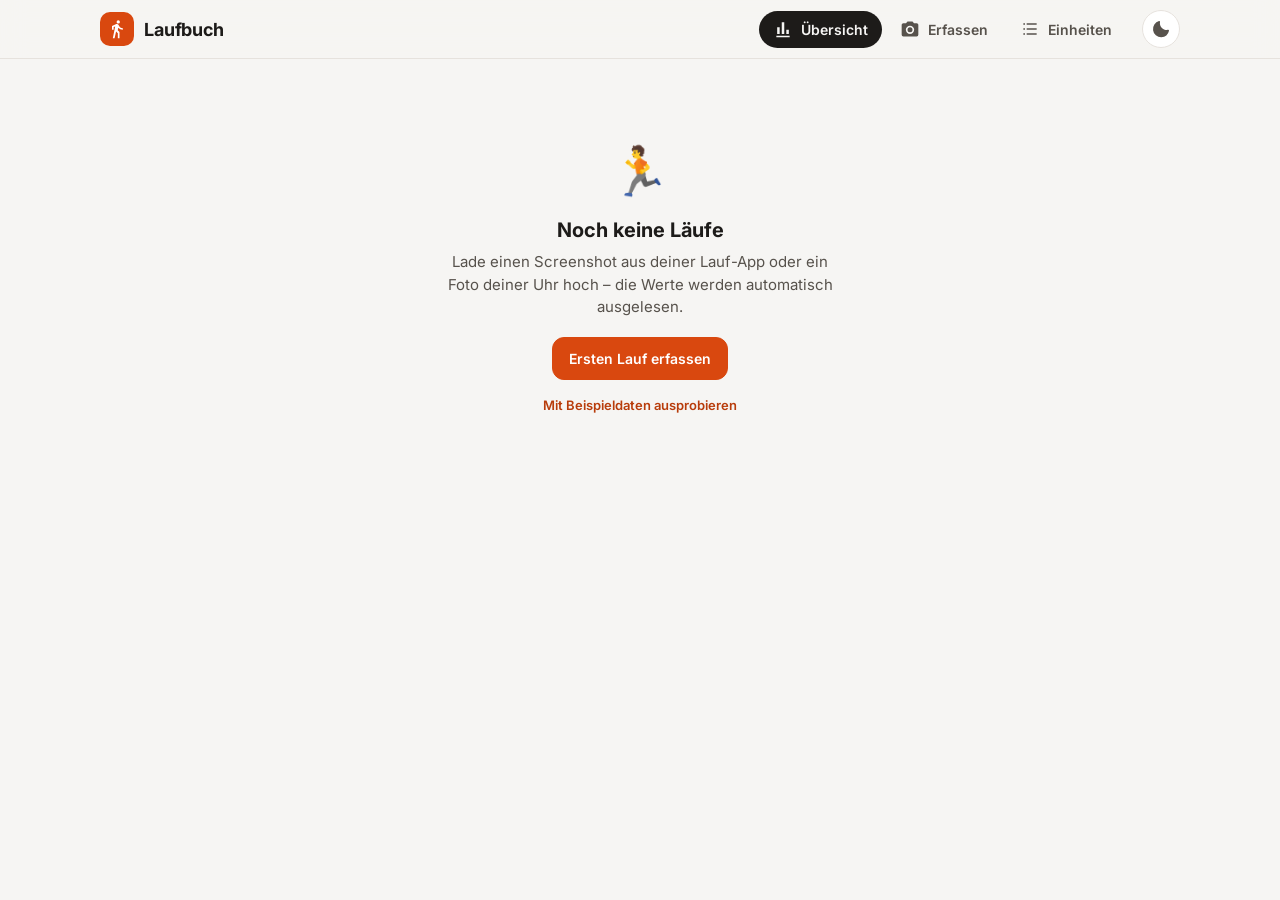
==== lauf/index.html @ 715e264d "Add Laufbuch: running tracker that reads run screenshots via OCR - Upload, drop or paste screenshots" ====
<!DOCTYPE html>
<html lang="de">
<head>
  <meta charset="UTF-8" />
  <meta name="viewport" content="width=device-width, initial-scale=1.0, viewport-fit=cover" />
  <meta name="description" content="Laufbuch — Lauf-Screenshots und Fotos automatisch auslesen, Einheiten speichern und Fortschritte sehen." />
  <meta name="theme-color" content="#d9480f" />
  <title>Laufbuch</title>
  <link rel="preconnect" href="https://fonts.googleapis.com" />
  <link rel="preconnect" href="https://fonts.gstatic.com" crossorigin />
  <link href="https://fonts.googleapis.com/css2?family=Barlow+Condensed:wght@500;600;700&family=Inter:wght@400;500;600;700&display=swap" rel="stylesheet" />
  <link rel="icon" href="data:image/svg+xml,%3Csvg xmlns='http://www.w3.org/2000/svg' viewBox='0 0 100 100'%3E%3Ctext y='.9em' font-size='90'%3E%F0%9F%8F%83%3C/text%3E%3C/svg%3E" />
  <link rel="stylesheet" href="styles.css" />
</head>
<body>
  <header class="topbar">
    <div class="brand">
      <span class="brand-mark" aria-hidden="true">
        <svg viewBox="0 0 24 24" width="20" height="20"><path fill="currentColor" d="M13.5 5.5a2 2 0 1 0 0-4 2 2 0 0 0 0 4ZM9.8 8.9 7 23h2.1l1.8-8 2.1 2v6h2v-7.5l-2.1-2 .6-3A7.3 7.3 0 0 0 19 13v-2c-1.9 0-3.5-1-4.3-2.4l-1-1.6c-.4-.6-1-1-1.7-1-.3 0-.5 0-.8.1L6 8.3V13h2V9.6l1.8-.7"/></svg>
      </span>
      <span class="brand-name">Laufbuch</span>
    </div>

    <nav class="tabs" id="tabs" aria-label="Bereiche">
      <button class="tab-btn is-active" data-tab="overview" aria-current="page">
        <svg viewBox="0 0 24 24" width="20" height="20" aria-hidden="true"><path fill="currentColor" d="M4 20h16v2H4zM5 10h3v8H5zm5.5-6h3v14h-3zM16 13h3v5h-3z"/></svg>
        <span>Übersicht</span>
      </button>
      <button class="tab-btn tab-btn--add" data-tab="add">
        <svg viewBox="0 0 24 24" width="20" height="20" aria-hidden="true"><path fill="currentColor" d="M9 3 7.2 5H4a2 2 0 0 0-2 2v12a2 2 0 0 0 2 2h16a2 2 0 0 0 2-2V7a2 2 0 0 0-2-2h-3.2L15 3H9Zm3 15a5 5 0 1 1 0-10 5 5 0 0 1 0 10Zm0-2a3 3 0 1 0 0-6 3 3 0 0 0 0 6Z"/></svg>
        <span>Erfassen</span>
      </button>
      <button class="tab-btn" data-tab="runs">
        <svg viewBox="0 0 24 24" width="20" height="20" aria-hidden="true"><path fill="currentColor" d="M4 5h2v2H4zm4 0h12v2H8zm-4 6h2v2H4zm4 0h12v2H8zm-4 6h2v2H4zm4 0h12v2H8z"/></svg>
        <span>Einheiten</span>
      </button>
    </nav>

    <button class="icon-btn" id="themeToggle" title="Hell/Dunkel umschalten" aria-label="Hell/Dunkel umschalten">
      <svg class="ico-moon" viewBox="0 0 24 24" width="20" height="20" aria-hidden="true"><path fill="currentColor" d="M12.3 22A10 10 0 0 1 9.6 2.4a1 1 0 0 1 1.2 1.3A8 8 0 0 0 20.3 13a1 1 0 0 1 1.3 1.2A10 10 0 0 1 12.3 22Z"/></svg>
      <svg class="ico-sun" viewBox="0 0 24 24" width="20" height="20" aria-hidden="true"><path fill="currentColor" d="M12 17a5 5 0 1 1 0-10 5 5 0 0 1 0 10ZM11 1h2v3h-2zm0 19h2v3h-2zM3.5 4.9l1.4-1.4L7 5.6 5.6 7zm13.4 13.5 1.4-1.4 2.1 2.1-1.4 1.4zM1 11h3v2H1zm19 0h3v2h-3zM3.5 19.1 5.6 17 7 18.4l-2.1 2.1zM16.9 5.6 19 3.5l1.4 1.4L18.4 7z"/></svg>
    </button>
  </header>

  <main class="main">
    <!-- ============ Übersicht ============ -->
    <section class="view is-active" id="view-overview" aria-labelledby="h-overview">
      <h1 class="sr-only" id="h-overview">Übersicht</h1>

      <div class="empty" id="overviewEmpty" hidden>
        <div class="empty-art" aria-hidden="true">🏃</div>
        <h2>Noch keine Läufe</h2>
        <p>Lade einen Screenshot aus deiner Lauf-App oder ein Foto deiner Uhr hoch – die Werte werden automatisch ausgelesen.</p>
        <button class="btn btn-primary" data-goto="add">Ersten Lauf erfassen</button>
        <div><button class="link-btn demo-link" id="demoBtn">Mit Beispieldaten ausprobieren</button></div>
      </div>

      <div id="overviewContent">
        <div class="notice warn demo-bar" id="demoBar" hidden>
          Du siehst Beispieldaten. <button class="link-btn" id="demoRemove">Beispieldaten entfernen</button>
        </div>
        <div class="card week-card">
          <div class="week-head">
            <div>
              <div class="eyebrow">Diese Woche</div>
              <div class="week-value"><span class="big" id="weekKm">0</span> <span class="unit">/ <button class="goal-btn" id="goalBtn" title="Wochenziel ändern"><span id="weekGoal">20</span> km</button></span></div>
            </div>
            <div class="week-side">
              <div class="pill" id="streakPill"></div>
              <div class="pill" id="monthPill"></div>
            </div>
          </div>
          <div class="progress" role="progressbar" aria-label="Wochenziel" aria-valuemin="0" aria-valuemax="100" id="weekProgress"><span></span></div>
          <div class="week-foot" id="weekFoot"></div>
        </div>

        <div class="kpis">
          <div class="kpi"><div class="kpi-label">Gesamtstrecke</div><div class="kpi-value"><span id="kpiKm">0</span><small>km</small></div></div>
          <div class="kpi"><div class="kpi-label">Läufe</div><div class="kpi-value"><span id="kpiRuns">0</span></div></div>
          <div class="kpi"><div class="kpi-label">Gesamtzeit</div><div class="kpi-value"><span id="kpiTime">0</span></div></div>
          <div class="kpi"><div class="kpi-label">Ø Pace</div><div class="kpi-value"><span id="kpiPace">–</span><small>/km</small></div></div>
        </div>

        <div class="grid-2">
          <div class="card chart-card">
            <div class="card-head">
              <h2>Wochenkilometer</h2>
              <span class="card-sub">letzte 12 Wochen</span>
            </div>
            <div class="chart" id="chartWeeks"></div>
          </div>
          <div class="card chart-card">
            <div class="card-head">
              <h2>Pace-Entwicklung</h2>
              <span class="card-sub" id="paceTrend">letzte 20 Läufe</span>
            </div>
            <div class="chart" id="chartPace"></div>
          </div>
        </div>

        <div class="grid-2">
          <div class="card">
            <div class="card-head"><h2>Bestleistungen</h2></div>
            <div class="records" id="records"></div>
          </div>
          <div class="card">
            <div class="card-head">
              <h2>Letzte Einheiten</h2>
              <button class="link-btn" data-goto="runs">Alle anzeigen</button>
            </div>
            <ul class="run-list compact" id="recentList"></ul>
          </div>
        </div>
      </div>
    </section>

    <!-- ============ Erfassen ============ -->
    <section class="view" id="view-add" aria-labelledby="h-add">
      <h1 class="view-title" id="h-add">Lauf erfassen</h1>

      <label class="dropzone" id="dropzone" for="fileInput">
        <input type="file" id="fileInput" accept="image/*" multiple hidden />
        <span class="dz-icon" aria-hidden="true">
          <svg viewBox="0 0 24 24" width="34" height="34"><path fill="currentColor" d="M19 13v6H5v-6H3v6a2 2 0 0 0 2 2h14a2 2 0 0 0 2-2v-6h-2Zm-6-.8 2.6-2.6L17 11l-5 5-5-5 1.4-1.4 2.6 2.6V3h2v9.2Z" transform="rotate(180 12 12)"/></svg>
        </span>
        <span class="dz-title">Screenshot oder Foto deines Laufs</span>
        <span class="dz-sub">Hierher ziehen, mit <kbd>Strg</kbd>+<kbd>V</kbd> einfügen oder tippen zum Auswählen</span>
      </label>

      <div class="add-actions">
        <label class="btn btn-primary" for="cameraInput">
          <input type="file" id="cameraInput" accept="image/*" capture="environment" hidden />
          <svg viewBox="0 0 24 24" width="18" height="18" aria-hidden="true"><path fill="currentColor" d="M9 3 7.2 5H4a2 2 0 0 0-2 2v12a2 2 0 0 0 2 2h16a2 2 0 0 0 2-2V7a2 2 0 0 0-2-2h-3.2L15 3H9Zm3 15a5 5 0 1 1 0-10 5 5 0 0 1 0 10Z"/></svg>
          Uhr fotografieren
        </label>
        <button class="btn" id="manualBtn">Ohne Foto eintragen</button>
      </div>

      <p class="hint">
        Funktioniert mit Screenshots aus Strava, Garmin Connect, Apple Fitness, Nike Run Club,
        Polar, Coros, Samsung Health u.&nbsp;a. sowie Fotos vom Uhren-Display. Die Texterkennung läuft
        vollständig auf deinem Gerät – deine Bilder verlassen es nicht.
      </p>

      <div class="queue-head" id="queueHead" hidden>
        <h2>Zu prüfen <span class="count" id="queueCount"></span></h2>
        <button class="btn btn-primary btn-sm" id="saveAllBtn">Alle speichern</button>
      </div>
      <div class="queue" id="queue"></div>
    </section>

    <!-- ============ Einheiten ============ -->
    <section class="view" id="view-runs" aria-labelledby="h-runs">
      <div class="runs-head">
        <h1 class="view-title" id="h-runs">Einheiten</h1>
        <div class="runs-tools">
          <button class="btn btn-sm" id="exportCsvBtn">CSV exportieren</button>
          <button class="btn btn-sm" id="exportJsonBtn">Backup</button>
          <label class="btn btn-sm" for="importInput">Importieren<input type="file" id="importInput" accept="application/json,.json" hidden /></label>
        </div>
      </div>
      <div class="empty" id="runsEmpty" hidden>
        <div class="empty-art" aria-hidden="true">📒</div>
        <h2>Dein Laufbuch ist leer</h2>
        <p>Gespeicherte Einheiten erscheinen hier, nach Monaten gruppiert.</p>
        <button class="btn btn-primary" data-goto="add">Lauf erfassen</button>
      </div>
      <div id="runGroups"></div>
    </section>
  </main>

  <!-- Bearbeiten -->
  <dialog class="dialog" id="editDialog" aria-labelledby="editTitle">
    <div class="dialog-head">
      <h2 id="editTitle">Einheit bearbeiten</h2>
      <button class="icon-btn" data-close aria-label="Schließen">
        <svg viewBox="0 0 24 24" width="20" height="20" aria-hidden="true"><path fill="currentColor" d="m12 10.6 5-5 1.4 1.4-5 5 5 5-1.4 1.4-5-5-5 5L5.6 17l5-5-5-5L7 5.6z"/></svg>
      </button>
    </div>
    <div class="dialog-body" id="editBody"></div>
  </dialog>

  <div class="tooltip" id="tooltip" role="status" hidden></div>
  <div class="toast" id="toast" role="status" aria-live="polite">
    <span id="toastMsg"></span>
    <button class="toast-action" id="toastAction" hidden></button>
  </div>

  <!-- Formular für eine Einheit -->
  <template id="runFormTpl">
    <form class="run-form" novalidate>
      <div class="fields">
        <label class="field"><span class="field-label">Datum <i class="src"></i></span><input name="date" type="date" required /></label>
        <label class="field"><span class="field-label">Art</span>
          <select name="type">
            <option>Lauf</option><option>Intervall</option><option>Trail</option><option>Laufband</option><option>Wettkampf</option><option>Gehen</option>
          </select>
        </label>
        <label class="field"><span class="field-label">Distanz (km) <i class="src"></i></span><input name="distanceKm" inputmode="decimal" placeholder="z. B. 10,02" autocomplete="off" /></label>
        <label class="field"><span class="field-label">Dauer <i class="src"></i></span><input name="durationSec" inputmode="numeric" placeholder="h:mm:ss" autocomplete="off" /></label>
        <div class="field field-out"><span class="field-label">Pace <i class="src"></i></span><output name="pace">–</output></div>
        <label class="field"><span class="field-label">Ø Herzfrequenz <i class="src"></i></span><input name="avgHr" inputmode="numeric" placeholder="bpm" autocomplete="off" /></label>
        <label class="field"><span class="field-label">Max. Herzfrequenz <i class="src"></i></span><input name="maxHr" inputmode="numeric" placeholder="bpm" autocomplete="off" /></label>
        <label class="field"><span class="field-label">Kalorien <i class="src"></i></span><input name="calories" inputmode="numeric" placeholder="kcal" autocomplete="off" /></label>
        <label class="field"><span class="field-label">Höhenmeter <i class="src"></i></span><input name="elevationM" inputmode="numeric" placeholder="m" autocomplete="off" /></label>
        <label class="field"><span class="field-label">Schrittfrequenz <i class="src"></i></span><input name="cadence" inputmode="numeric" placeholder="spm" autocomplete="off" /></label>
        <label class="field field-wide"><span class="field-label">Notiz</span><input name="note" placeholder="Wie lief's?" autocomplete="off" /></label>
      </div>
      <div class="form-error" hidden></div>
      <div class="form-actions"></div>
    </form>
  </template>

  <script src="parser.js"></script>
  <script src="app.js"></script>
</body>
</html>
---- lauf/styles.css ----
/* ============================================================
   Laufbuch — styles
   ============================================================ */

:root {
  --bg: #f6f5f3;
  --surface: #ffffff;
  --surface-2: #f1efec;
  --border: #e6e2dd;
  --border-strong: #d4cfc8;
  --text: #1d1b19;
  --text-soft: #57524c;
  --text-mute: #857e76;
  --accent: #d9480f;          /* marks, primary buttons */
  --accent-text: #b83c0b;     /* accent used as text on surface */
  --accent-soft: #fdeee6;
  --on-accent: #ffffff;
  --bar-muted: #f0b598;
  --grid: #ebe7e2;
  --good: #2f7d4f;
  --good-soft: #e5f3ea;
  --warn: #9a6200;
  --warn-soft: #fbf1dc;
  --danger: #b42318;
  --shadow: 0 1px 2px rgba(29, 27, 25, .05), 0 4px 16px rgba(29, 27, 25, .05);
  --shadow-lg: 0 20px 50px rgba(29, 27, 25, .2);
  --radius: 16px;
  --radius-sm: 10px;
  --font: "Inter", system-ui, -apple-system, "Segoe UI", sans-serif;
  --font-num: "Barlow Condensed", "Inter", system-ui, sans-serif;
  --ring: 0 0 0 3px rgba(217, 72, 15, .28);
  --tabbar-h: 0px;
  color-scheme: light;
}

@media (prefers-color-scheme: dark) {
  :root:not([data-theme="light"]) {
    --bg: #121315;
    --surface: #1b1d21;
    --surface-2: #24272c;
    --border: #2c3036;
    --border-strong: #3a3f46;
    --text: #f1efec;
    --text-soft: #b9b4ad;
    --text-mute: #8a857e;
    --accent: #e86a2c;
    --accent-text: #ff9a63;
    --accent-soft: #3a2419;
    --on-accent: #1a0d06;
    --bar-muted: #7a3d1f;
    --grid: #2a2d32;
    --good: #5cc185;
    --good-soft: #17301f;
    --warn: #e7b458;
    --warn-soft: #33270f;
    --danger: #ff7b6e;
    --shadow: 0 1px 2px rgba(0, 0, 0, .4);
    --shadow-lg: 0 20px 50px rgba(0, 0, 0, .6);
    color-scheme: dark;
  }
}
:root[data-theme="dark"] {
  --bg: #121315;
  --surface: #1b1d21;
  --surface-2: #24272c;
  --border: #2c3036;
  --border-strong: #3a3f46;
  --text: #f1efec;
  --text-soft: #b9b4ad;
  --text-mute: #8a857e;
  --accent: #e86a2c;
  --accent-text: #ff9a63;
  --accent-soft: #3a2419;
  --on-accent: #1a0d06;
  --bar-muted: #7a3d1f;
  --grid: #2a2d32;
  --good: #5cc185;
  --good-soft: #17301f;
  --warn: #e7b458;
  --warn-soft: #33270f;
  --danger: #ff7b6e;
  --shadow: 0 1px 2px rgba(0, 0, 0, .4);
  --shadow-lg: 0 20px 50px rgba(0, 0, 0, .6);
  color-scheme: dark;
}

* { box-sizing: border-box; }
html { -webkit-text-size-adjust: 100%; }
body {
  margin: 0;
  background: var(--bg);
  color: var(--text);
  font: 15px/1.5 var(--font);
  -webkit-font-smoothing: antialiased;
  min-height: 100vh;
  padding-bottom: calc(var(--tabbar-h) + env(safe-area-inset-bottom));
}
button, input, select { font: inherit; color: inherit; }
button { cursor: pointer; }
[hidden] { display: none !important; }
.sr-only { position: absolute; width: 1px; height: 1px; overflow: hidden; clip: rect(0 0 0 0); white-space: nowrap; }
:focus-visible { outline: none; box-shadow: var(--ring); border-radius: 8px; }

/* ---------- Top bar ---------- */
.topbar {
  position: sticky; top: 0; z-index: 20;
  display: flex; align-items: center; gap: 16px;
  padding: 10px max(16px, calc((100vw - 1080px) / 2));
  background: color-mix(in srgb, var(--bg) 86%, transparent);
  backdrop-filter: saturate(1.4) blur(12px);
  -webkit-backdrop-filter: saturate(1.4) blur(12px);
  border-bottom: 1px solid var(--border);
}
.brand { display: flex; align-items: center; gap: 10px; font-weight: 700; letter-spacing: -.01em; }
.brand-mark {
  display: grid; place-items: center; width: 34px; height: 34px; border-radius: 10px;
  background: var(--accent); color: var(--on-accent);
}
.brand-name { font-size: 18px; }

.tabs { display: flex; gap: 4px; margin-left: auto; }
.tab-btn {
  display: flex; align-items: center; gap: 8px;
  padding: 8px 14px; border: 0; border-radius: 999px; background: transparent;
  color: var(--text-soft); font-weight: 600; font-size: 14px;
  transition: background .15s, color .15s;
}
.tab-btn:hover { background: var(--surface-2); color: var(--text); }
.tab-btn.is-active { background: var(--text); color: var(--bg); }

.icon-btn {
  display: grid; place-items: center; width: 38px; height: 38px; flex: none;
  border: 1px solid var(--border); border-radius: 50%; background: var(--surface); color: var(--text-soft);
}
.icon-btn:hover { color: var(--text); border-color: var(--border-strong); }
.ico-sun { display: none; }
:root[data-theme="dark"] .ico-sun { display: block; }
:root[data-theme="dark"] .ico-moon { display: none; }

/* ---------- Layout ---------- */
.main { max-width: 1080px; margin: 0 auto; padding: 20px 16px 48px; }
.view { display: none; animation: fade .25s ease; }
.view.is-active { display: block; }
@keyframes fade { from { opacity: 0; transform: translateY(4px); } to { opacity: 1; transform: none; } }
.view-title { font-size: 26px; letter-spacing: -.02em; margin: 4px 0 16px; }

.card {
  background: var(--surface); border: 1px solid var(--border); border-radius: var(--radius);
  box-shadow: var(--shadow); padding: 18px;
}
.card-head { display: flex; align-items: baseline; justify-content: space-between; gap: 12px; margin-bottom: 12px; }
.card-head h2 { font-size: 15px; margin: 0; }
.card-sub { color: var(--text-mute); font-size: 13px; }
.grid-2 { display: grid; grid-template-columns: 1fr 1fr; gap: 16px; margin-top: 16px; }
.eyebrow { color: var(--text-mute); font-size: 12px; font-weight: 600; text-transform: uppercase; letter-spacing: .06em; }

/* ---------- Week card ---------- */
.week-card { padding: 20px; }
.week-head { display: flex; justify-content: space-between; align-items: flex-end; gap: 16px; flex-wrap: wrap; }
.week-value { display: flex; align-items: baseline; gap: 6px; }
.big { font-family: var(--font-num); font-size: 56px; font-weight: 700; line-height: 1; letter-spacing: -.01em; font-variant-numeric: tabular-nums; }
.unit { color: var(--text-soft); font-size: 18px; font-weight: 500; }
.goal-btn {
  border: 0; background: none; padding: 2px 4px; border-radius: 6px; color: inherit;
  text-decoration: underline dotted; text-underline-offset: 4px;
}
.goal-btn:hover { background: var(--surface-2); }
.week-side { display: flex; gap: 8px; flex-wrap: wrap; }
.pill {
  padding: 5px 10px; border-radius: 999px; background: var(--surface-2); color: var(--text-soft);
  font-size: 13px; font-weight: 500; white-space: nowrap;
}
.pill:empty { display: none; }
.pill.good { background: var(--good-soft); color: var(--good); }
.progress { height: 10px; border-radius: 999px; background: var(--surface-2); margin: 16px 0 10px; overflow: hidden; }
.progress span { display: block; height: 100%; width: 0; border-radius: inherit; background: var(--accent); transition: width .6s cubic-bezier(.16, 1, .3, 1); }
.progress.done span { background: var(--good); }
.week-foot { color: var(--text-soft); font-size: 13px; }

/* ---------- KPIs ---------- */
.kpis { display: grid; grid-template-columns: repeat(4, 1fr); gap: 16px; margin-top: 16px; }
.kpi { background: var(--surface); border: 1px solid var(--border); border-radius: var(--radius); padding: 14px 16px; box-shadow: var(--shadow); min-width: 0; }
.kpi-label { color: var(--text-mute); font-size: 13px; font-weight: 500; }
.kpi-value { font-family: var(--font-num); font-size: 32px; font-weight: 600; line-height: 1.15; font-variant-numeric: tabular-nums; white-space: nowrap; overflow: hidden; text-overflow: ellipsis; }
.kpi-value small { font-family: var(--font); font-size: 13px; color: var(--text-mute); font-weight: 500; margin-left: 4px; }

/* ---------- Charts ---------- */
.chart { position: relative; height: 220px; }
.chart svg { display: block; width: 100%; height: 100%; overflow: visible; }
.chart .axis text { fill: var(--text-mute); font-size: 11px; font-family: var(--font); }
.chart .gridline { stroke: var(--grid); stroke-width: 1; }
.chart .baseline { stroke: var(--border-strong); stroke-width: 1; }
.chart .bar { fill: var(--bar-muted); transition: opacity .15s; }
.chart .bar.current { fill: var(--accent); }
.chart .hit:hover + .bar, .chart .hit:focus + .bar { opacity: .75; }
.chart .hit { fill: transparent; cursor: default; outline: none; }
.chart svg > :not(.hit), .chart svg .axis { pointer-events: none; }
.chart .hit:focus-visible { stroke: var(--accent); stroke-width: 2; }
.chart .goal-line { stroke: var(--text-soft); stroke-width: 1.5; stroke-dasharray: 4 4; }
.chart .goal-label { fill: var(--text-soft); font-size: 11px; font-weight: 600; }
.chart .bar-label { fill: var(--text-soft); font-size: 11px; font-weight: 600; font-variant-numeric: tabular-nums; }
.chart .line { fill: none; stroke: var(--accent); stroke-width: 2; stroke-linejoin: round; stroke-linecap: round; }
.chart .area { fill: var(--accent); opacity: .08; }
.chart .trend { fill: none; stroke: var(--text-soft); stroke-width: 1.5; stroke-dasharray: 5 5; }
.chart .dot { fill: var(--accent); stroke: var(--surface); stroke-width: 2; }
.chart .dot.active { r: 6; }
.chart .crosshair { stroke: var(--text-mute); stroke-width: 1; }
.chart .legend-inline { fill: var(--text-mute); font-size: 11px; }
.chart-empty { display: grid; place-items: center; height: 100%; color: var(--text-mute); font-size: 14px; text-align: center; padding: 0 20px; }

.tooltip {
  position: fixed; z-index: 50; pointer-events: none;
  background: var(--text); color: var(--bg); border-radius: 10px; padding: 8px 10px;
  font-size: 12px; line-height: 1.35; box-shadow: var(--shadow-lg); max-width: 220px;
  transform: translate(-50%, calc(-100% - 12px));
}
.tooltip strong { display: block; font-size: 15px; font-variant-numeric: tabular-nums; }
.tooltip span { opacity: .75; }

/* ---------- Records ---------- */
.records { display: grid; grid-template-columns: 1fr 1fr; gap: 10px; }
.record { background: var(--surface-2); border-radius: var(--radius-sm); padding: 12px 14px; min-width: 0; }
.record-label { color: var(--text-mute); font-size: 12px; font-weight: 600; }
.record-value { font-family: var(--font-num); font-size: 26px; font-weight: 600; line-height: 1.2; font-variant-numeric: tabular-nums; }
.record-value small { font-family: var(--font); font-size: 12px; color: var(--text-mute); margin-left: 3px; font-weight: 500; }
.record-date { color: var(--text-soft); font-size: 12px; }

/* ---------- Run list ---------- */
.run-list { list-style: none; margin: 0; padding: 0; }
.run-item {
  display: grid; grid-template-columns: 52px 1fr auto; gap: 12px; align-items: center;
  padding: 10px; margin: 0 -10px; border-radius: 12px; cursor: pointer; border: 0; background: none;
  width: calc(100% + 20px); text-align: left;
}
.run-item:hover { background: var(--surface-2); }
.run-thumb {
  width: 52px; height: 52px; border-radius: 10px; object-fit: cover; object-position: top; background: var(--accent-soft);
  display: grid; place-items: center; color: var(--accent-text); font-family: var(--font-num); font-weight: 700; font-size: 18px;
}
.run-main { min-width: 0; }
.run-title { font-weight: 600; white-space: nowrap; overflow: hidden; text-overflow: ellipsis; }
.run-meta { color: var(--text-soft); font-size: 13px; display: flex; gap: 12px; flex-wrap: wrap; font-variant-numeric: tabular-nums; }
.run-km { font-family: var(--font-num); font-size: 26px; font-weight: 700; text-align: right; line-height: 1; font-variant-numeric: tabular-nums; }
.run-km small { font-family: var(--font); font-size: 12px; color: var(--text-mute); font-weight: 500; margin-left: 2px; }
.run-list.compact .run-item { grid-template-columns: 40px 1fr auto; }
.run-list.compact .run-thumb { width: 40px; height: 40px; font-size: 15px; }
.run-list.compact .run-km { font-size: 22px; }

.month-group { margin-bottom: 20px; }
.month-head {
  display: flex; justify-content: space-between; align-items: baseline; gap: 12px;
  padding: 0 4px 8px; border-bottom: 1px solid var(--border); margin-bottom: 4px;
}
.month-head h2 { font-size: 15px; margin: 0; }
.month-head span { color: var(--text-soft); font-size: 13px; font-variant-numeric: tabular-nums; }
.month-group .card { padding: 8px 18px; }

.runs-head { display: flex; justify-content: space-between; align-items: center; gap: 12px; flex-wrap: wrap; margin-bottom: 8px; }
.runs-head .view-title { margin-bottom: 8px; }
.runs-tools { display: flex; gap: 8px; flex-wrap: wrap; }

/* ---------- Buttons ---------- */
.btn {
  display: inline-flex; align-items: center; justify-content: center; gap: 8px;
  padding: 10px 16px; border-radius: 12px; border: 1px solid var(--border-strong);
  background: var(--surface); color: var(--text); font-weight: 600; font-size: 14px;
  cursor: pointer; transition: background .15s, border-color .15s, transform .1s; white-space: nowrap;
}
.btn:hover { background: var(--surface-2); }
.btn:active { transform: scale(.98); }
.btn-primary { background: var(--accent); border-color: var(--accent); color: var(--on-accent); }
.btn-primary:hover { background: color-mix(in srgb, var(--accent) 88%, #000); }
.btn-danger { color: var(--danger); }
.btn-sm { padding: 7px 12px; font-size: 13px; border-radius: 10px; }
.btn[disabled] { opacity: .5; pointer-events: none; }
.link-btn { border: 0; background: none; color: var(--accent-text); font-weight: 600; font-size: 13px; padding: 2px 4px; }
.link-btn:hover { text-decoration: underline; }

/* ---------- Add view ---------- */
.dropzone {
  display: flex; flex-direction: column; align-items: center; justify-content: center; gap: 6px; text-align: center;
  padding: 36px 20px; border: 2px dashed var(--border-strong); border-radius: var(--radius);
  background: var(--surface); cursor: pointer; transition: border-color .15s, background .15s;
}
.dropzone:hover, .dropzone.drag { border-color: var(--accent); background: var(--accent-soft); }
.dz-icon { display: grid; place-items: center; width: 60px; height: 60px; border-radius: 50%; background: var(--accent-soft); color: var(--accent-text); margin-bottom: 6px; }
.dz-title { font-weight: 700; font-size: 17px; }
.dz-sub { color: var(--text-soft); font-size: 14px; }
kbd { font: 600 12px var(--font); padding: 1px 6px; border: 1px solid var(--border-strong); border-bottom-width: 2px; border-radius: 6px; background: var(--surface-2); }
.add-actions { display: flex; gap: 10px; margin-top: 12px; flex-wrap: wrap; }
.hint { color: var(--text-mute); font-size: 13px; margin: 12px 0 0; max-width: 70ch; }

.queue-head { display: flex; justify-content: space-between; align-items: center; margin: 28px 0 12px; }
.queue-head h2 { font-size: 18px; margin: 0; }
.count { color: var(--text-mute); font-weight: 500; }
.queue { display: grid; gap: 16px; }

.q-item { display: grid; grid-template-columns: 180px 1fr; gap: 18px; animation: fade .25s ease; }
.q-photo { position: relative; }
.q-photo img { width: 100%; max-height: 320px; object-fit: contain; border-radius: 12px; background: var(--surface-2); display: block; }
.q-photo .no-photo {
  display: grid; place-items: center; aspect-ratio: 3 / 4; border-radius: 12px; background: var(--surface-2);
  color: var(--text-mute); font-size: 13px; text-align: center; padding: 12px;
}
.q-body { min-width: 0; }
.q-status { display: flex; align-items: center; gap: 10px; color: var(--text-soft); font-size: 14px; margin-bottom: 10px; }
.q-status .spinner { width: 16px; height: 16px; border-radius: 50%; border: 2px solid var(--border-strong); border-top-color: var(--accent); animation: spin .8s linear infinite; flex: none; }
@keyframes spin { to { transform: rotate(360deg); } }
.q-progress { height: 4px; border-radius: 999px; background: var(--surface-2); overflow: hidden; margin-bottom: 12px; }
.q-progress span { display: block; height: 100%; width: 0; background: var(--accent); transition: width .2s; }
.notice { border-radius: 10px; padding: 10px 12px; font-size: 13px; margin-bottom: 10px; }
.notice.warn { background: var(--warn-soft); color: var(--warn); }
.notice.good { background: var(--good-soft); color: var(--good); }
.raw { margin-top: 10px; font-size: 13px; color: var(--text-soft); }
.raw summary { cursor: pointer; }
.raw pre { white-space: pre-wrap; background: var(--surface-2); border-radius: 10px; padding: 10px; font-size: 12px; max-height: 220px; overflow: auto; margin: 8px 0 0; }

/* ---------- Form ---------- */
.fields { display: grid; grid-template-columns: repeat(auto-fill, minmax(150px, 1fr)); gap: 10px 12px; }
.field { display: flex; flex-direction: column; gap: 4px; min-width: 0; }
.field-wide { grid-column: 1 / -1; }
.field-label { display: flex; align-items: center; gap: 6px; font-size: 12px; font-weight: 600; color: var(--text-soft); }
.field input, .field select, .field output {
  width: 100%; padding: 9px 11px; border: 1px solid var(--border-strong); border-radius: 10px;
  background: var(--surface); font-variant-numeric: tabular-nums; min-height: 40px;
}
.field output { background: var(--surface-2); border-color: transparent; display: flex; align-items: center; font-weight: 600; }
.field input:focus, .field select:focus { outline: none; border-color: var(--accent); box-shadow: var(--ring); }
.field.is-ocr input { border-color: color-mix(in srgb, var(--good) 55%, var(--border-strong)); }
.field.is-invalid input { border-color: var(--danger); }
.src { font-style: normal; font-size: 10px; font-weight: 700; padding: 1px 6px; border-radius: 999px; letter-spacing: .02em; }
.src:empty { display: none; }
.src.ocr { background: var(--good-soft); color: var(--good); }
.src.calc { background: var(--warn-soft); color: var(--warn); }
.form-error { color: var(--danger); font-size: 13px; margin-top: 10px; }
.form-actions { display: flex; gap: 8px; margin-top: 14px; flex-wrap: wrap; }
.form-actions .spacer { flex: 1; }

/* ---------- Dialog ---------- */
.dialog {
  width: min(680px, calc(100vw - 24px)); max-height: calc(100vh - 40px); padding: 0;
  border: 1px solid var(--border); border-radius: 20px; background: var(--surface); color: var(--text);
  box-shadow: var(--shadow-lg);
}
.dialog::backdrop { background: rgba(10, 10, 10, .45); backdrop-filter: blur(2px); }
.dialog-head { display: flex; justify-content: space-between; align-items: center; padding: 16px 18px 0; }
.dialog-head h2 { font-size: 18px; margin: 0; }
.dialog-body { padding: 14px 18px 18px; }
.dialog-photo { width: 100%; max-height: 260px; object-fit: contain; background: var(--surface-2); border-radius: 12px; margin-bottom: 14px; display: block; }

/* ---------- Empty / toast ---------- */
.empty { text-align: center; padding: 56px 20px; max-width: 440px; margin: 0 auto; }
.empty-art { font-size: 48px; }
.empty h2 { margin: 8px 0 6px; font-size: 20px; }
.empty p { color: var(--text-soft); margin: 0 0 18px; }
.demo-link { margin-top: 14px; }
.demo-bar { display: flex; align-items: center; justify-content: space-between; gap: 12px; flex-wrap: wrap; margin-bottom: 16px; }
.demo-bar .link-btn { color: inherit; text-decoration: underline; }

.toast {
  position: fixed; left: 50%; bottom: calc(24px + var(--tabbar-h) + env(safe-area-inset-bottom)); z-index: 60;
  display: flex; align-items: center; gap: 14px;
  background: var(--text); color: var(--bg); padding: 10px 14px 10px 16px; border-radius: 12px; box-shadow: var(--shadow-lg);
  font-size: 14px; transform: translate(-50%, 20px); opacity: 0; pointer-events: none; transition: opacity .2s, transform .2s;
  max-width: calc(100vw - 32px);
}
.toast.show { opacity: 1; transform: translate(-50%, 0); pointer-events: auto; }
.toast-action { border: 0; background: none; color: inherit; font-weight: 700; text-decoration: underline; padding: 0; }

/* ---------- Responsive ---------- */
@media (max-width: 860px) {
  .kpis { grid-template-columns: repeat(2, 1fr); gap: 12px; }
  .grid-2 { grid-template-columns: 1fr; gap: 12px; margin-top: 12px; }
}
@media (max-width: 640px) {
  :root { --tabbar-h: 64px; }
  /* backdrop-filter would make the fixed tab bar position relative to the header */
  .topbar { padding: 10px 16px; backdrop-filter: none; -webkit-backdrop-filter: none; background: var(--bg); }
  .run-list.compact .run-meta span:nth-child(n+4) { display: none; }
  .icon-btn { margin-left: auto; }
  .tabs {
    position: fixed; left: 0; right: 0; bottom: 0; z-index: 30; margin: 0;
    height: calc(var(--tabbar-h) + env(safe-area-inset-bottom)); padding: 6px 8px env(safe-area-inset-bottom);
    background: var(--surface); border-top: 1px solid var(--border); justify-content: space-around; gap: 0;
  }
  .tab-btn { flex-direction: column; gap: 2px; padding: 6px 10px; font-size: 11px; border-radius: 12px; flex: 1; max-width: 120px; }
  .tab-btn.is-active { background: transparent; color: var(--accent-text); }
  .tab-btn--add svg { width: 24px; height: 24px; }
  .main { padding-top: 14px; }
  .big { font-size: 46px; }
  .kpi { padding: 12px 14px; }
  .kpi-value { font-size: 28px; }
  .card { padding: 14px; }
  .chart { height: 190px; }
  .q-item { grid-template-columns: 1fr; gap: 12px; }
  .q-photo img { max-height: 200px; }
  .q-photo .no-photo { display: none; }
  .records { grid-template-columns: 1fr 1fr; }
  .dialog { max-height: calc(100vh - 16px); }
}

@media (prefers-reduced-motion: reduce) {
  *, *::before, *::after { animation: none !important; transition: none !important; }
}
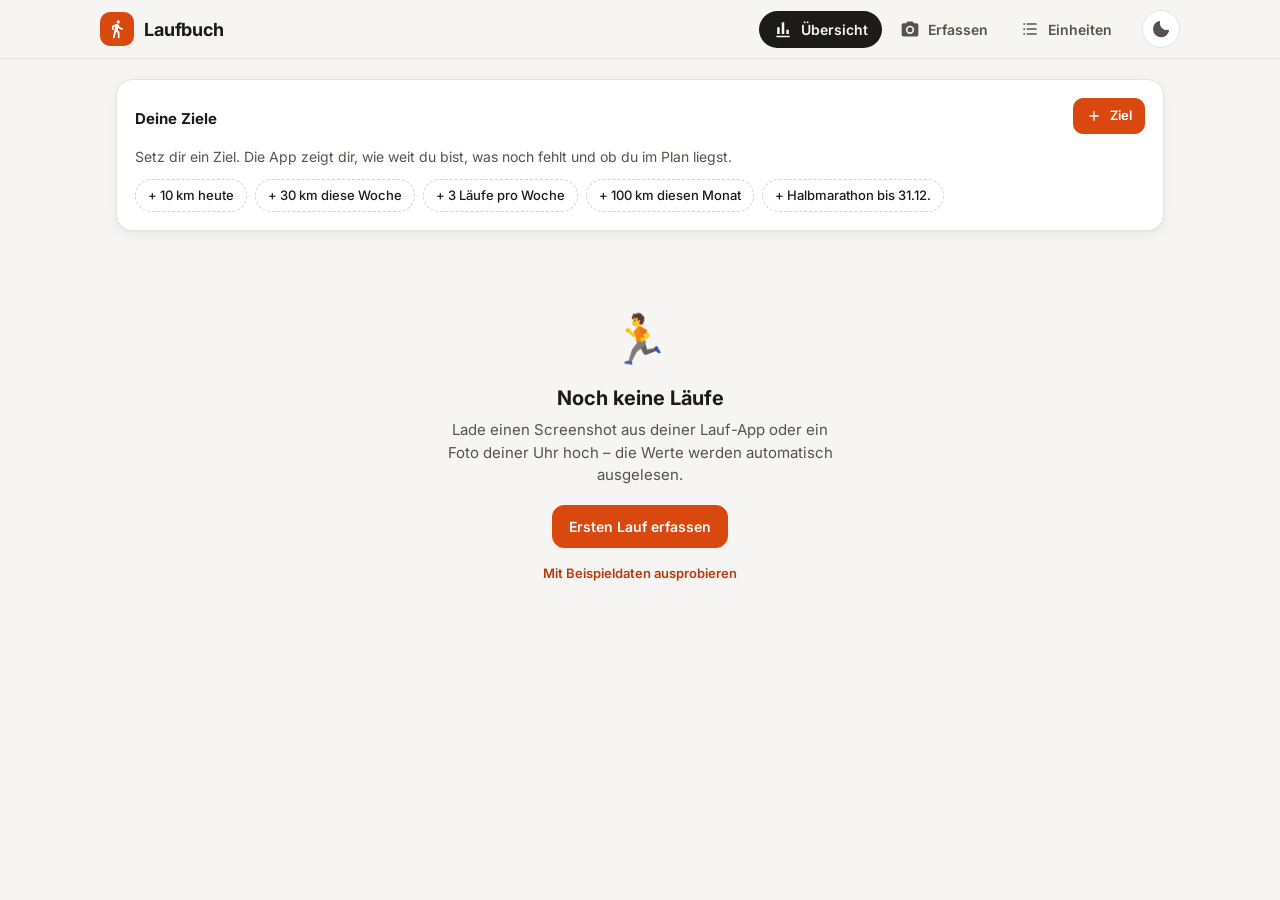
==== commit 16dc9cc2: "Laufbuch: add goal tracking with natural-language input - Any number of goals: total km, number of r" ====
--- a/lauf/index.html
+++ b/lauf/index.html
@@ -47,6 +47,30 @@
     <section class="view is-active" id="view-overview" aria-labelledby="h-overview">
       <h1 class="sr-only" id="h-overview">Übersicht</h1>
 
+      <div class="notice warn demo-bar" id="demoBar" hidden>
+        Du siehst Beispieldaten. <button class="link-btn" id="demoRemove">Beispieldaten entfernen</button>
+      </div>
+
+      <div class="card goals-card" id="goalsCard">
+        <div class="card-head">
+          <h2>Deine Ziele</h2>
+          <button class="btn btn-sm btn-primary" id="addGoalBtn">
+            <svg viewBox="0 0 24 24" width="16" height="16" aria-hidden="true"><path fill="currentColor" d="M11 11V5h2v6h6v2h-6v6h-2v-6H5v-2z"/></svg>
+            Ziel
+          </button>
+        </div>
+        <div class="goal-list" id="goalList"></div>
+        <div class="goal-empty" id="goalEmpty" hidden>
+          <p>Setz dir ein Ziel. Die App zeigt dir, wie weit du bist, was noch fehlt und ob du im Plan liegst.</p>
+          <div class="chips" id="goalChips"></div>
+        </div>
+        <details class="past-goals" id="pastGoals" hidden>
+          <summary>Vergangene Ziele <span class="count" id="pastCount"></span></summary>
+          <ul class="past-list" id="pastGoalList"></ul>
+        </details>
+        <div class="goal-foot" id="goalFoot"><span class="pill good" id="streakPill"></span><span class="pill" id="monthPill"></span></div>
+      </div>
+
       <div class="empty" id="overviewEmpty" hidden>
         <div class="empty-art" aria-hidden="true">🏃</div>
         <h2>Noch keine Läufe</h2>
@@ -56,24 +80,6 @@
       </div>
 
       <div id="overviewContent">
-        <div class="notice warn demo-bar" id="demoBar" hidden>
-          Du siehst Beispieldaten. <button class="link-btn" id="demoRemove">Beispieldaten entfernen</button>
-        </div>
-        <div class="card week-card">
-          <div class="week-head">
-            <div>
-              <div class="eyebrow">Diese Woche</div>
-              <div class="week-value"><span class="big" id="weekKm">0</span> <span class="unit">/ <button class="goal-btn" id="goalBtn" title="Wochenziel ändern"><span id="weekGoal">20</span> km</button></span></div>
-            </div>
-            <div class="week-side">
-              <div class="pill" id="streakPill"></div>
-              <div class="pill" id="monthPill"></div>
-            </div>
-          </div>
-          <div class="progress" role="progressbar" aria-label="Wochenziel" aria-valuemin="0" aria-valuemax="100" id="weekProgress"><span></span></div>
-          <div class="week-foot" id="weekFoot"></div>
-        </div>
-
         <div class="kpis">
           <div class="kpi"><div class="kpi-label">Gesamtstrecke</div><div class="kpi-value"><span id="kpiKm">0</span><small>km</small></div></div>
           <div class="kpi"><div class="kpi-label">Läufe</div><div class="kpi-value"><span id="kpiRuns">0</span></div></div>
@@ -212,6 +218,7 @@
   </template>
 
   <script src="parser.js"></script>
+  <script src="goals.js"></script>
   <script src="app.js"></script>
 </body>
 </html>
--- a/lauf/styles.css
+++ b/lauf/styles.css
@@ -177,6 +177,72 @@
 .progress.done span { background: var(--good); }
 .week-foot { color: var(--text-soft); font-size: 13px; }
 
+/* ---------- Goals ---------- */
+.goals-card { margin-bottom: 16px; }
+.goal-list { display: grid; grid-template-columns: repeat(auto-fill, minmax(250px, 1fr)); gap: 12px; }
+.goal {
+  display: flex; flex-direction: column; gap: 6px; text-align: left; width: 100%; min-width: 0;
+  padding: 14px; border-radius: 14px; border: 1px solid var(--border); background: var(--surface-2);
+  transition: border-color .15s, transform .1s;
+}
+.goal:hover { border-color: var(--border-strong); }
+.goal:active { transform: scale(.99); }
+.goal-head { display: flex; align-items: center; justify-content: space-between; gap: 8px; }
+.goal-title { font-weight: 600; font-size: 14px; }
+.goal-tag { flex: none; font-size: 11px; font-weight: 600; color: var(--text-mute); background: var(--surface); border-radius: 999px; padding: 2px 8px; }
+.goal-value { display: flex; align-items: baseline; gap: 4px; font-variant-numeric: tabular-nums; }
+.goal-value strong { font-family: var(--font-num); font-size: 34px; line-height: 1.05; font-weight: 700; }
+.goal-of { color: var(--text-soft); font-size: 14px; }
+.goal-pct { margin-left: auto; font-weight: 700; font-size: 14px; color: var(--text-soft); }
+.goal .progress { margin: 4px 0 2px; position: relative; overflow: visible; background: var(--surface); }
+.goal .progress span { border-radius: 999px; }
+.goal .progress .expected {
+  position: absolute; top: -3px; bottom: -3px; width: 2px; margin-left: -1px; border-radius: 1px;
+  background: var(--text-soft);
+}
+.goal-meta { color: var(--text-soft); font-size: 13px; }
+.goal-plan { font-size: 12px; font-weight: 600; color: var(--text-mute); }
+.goal-plan.ahead { color: var(--good); }
+.goal-plan.behind { color: var(--warn); }
+.goal.is-done { background: var(--good-soft); border-color: transparent; }
+.goal.is-done .progress span { background: var(--good); }
+.goal.is-done .goal-pct, .goal.is-done .goal-meta { color: var(--good); }
+.goal.is-upcoming { opacity: .8; }
+.goal-empty p { color: var(--text-soft); margin: 0 0 12px; font-size: 14px; }
+.chips { display: flex; flex-wrap: wrap; gap: 8px; }
+.chip {
+  border: 1px dashed var(--border-strong); background: var(--surface); color: var(--text);
+  border-radius: 999px; padding: 6px 12px; font-size: 13px; font-weight: 500;
+}
+.chip:hover { border-color: var(--accent); color: var(--accent-text); border-style: solid; }
+.past-goals { margin-top: 14px; font-size: 14px; }
+.past-goals summary { cursor: pointer; color: var(--text-soft); font-weight: 600; }
+.past-list { list-style: none; margin: 8px 0 0; padding: 0; }
+.past-list button {
+  display: flex; width: 100%; gap: 10px; align-items: center; padding: 8px 4px; border: 0; background: none;
+  border-bottom: 1px solid var(--border); text-align: left; font-variant-numeric: tabular-nums;
+}
+.past-list li:last-child button { border-bottom: 0; }
+.past-list .mark { flex: none; width: 22px; height: 22px; border-radius: 50%; display: grid; place-items: center; font-size: 12px; font-weight: 700; }
+.past-list .mark.ok { background: var(--good-soft); color: var(--good); }
+.past-list .mark.no { background: var(--surface-2); color: var(--text-mute); }
+.past-list .past-title { flex: 1; min-width: 0; }
+.past-list .past-val { color: var(--text-soft); font-size: 13px; }
+.goal-foot { display: flex; flex-wrap: wrap; gap: 8px; margin-top: 14px; }
+.goal-foot:not(:has(.pill:not(:empty))) { display: none; }
+
+.goal-form .nl { display: flex; flex-direction: column; gap: 6px; margin-bottom: 14px; }
+.goal-form .nl input { font-size: 16px; padding: 12px 14px; }
+.nl-preview { font-size: 13px; color: var(--text-mute); min-height: 20px; }
+.nl-preview.ok { color: var(--good); font-weight: 600; }
+.divider { display: flex; align-items: center; gap: 10px; color: var(--text-mute); font-size: 12px; margin: 4px 0 12px; }
+.divider::before, .divider::after { content: ""; flex: 1; height: 1px; background: var(--border); }
+.check { display: flex; align-items: center; gap: 8px; font-size: 14px; margin-top: 12px; }
+.check input { width: 18px; height: 18px; accent-color: var(--accent); }
+.unit-wrap { position: relative; }
+.unit-wrap input { padding-right: 56px; }
+.unit-wrap .unit-suffix { position: absolute; right: 12px; top: 50%; transform: translateY(-50%); color: var(--text-mute); font-size: 13px; pointer-events: none; }
+
 /* ---------- KPIs ---------- */
 .kpis { display: grid; grid-template-columns: repeat(4, 1fr); gap: 16px; margin-top: 16px; }
 .kpi { background: var(--surface); border: 1px solid var(--border); border-radius: var(--radius); padding: 14px 16px; box-shadow: var(--shadow); min-width: 0; }
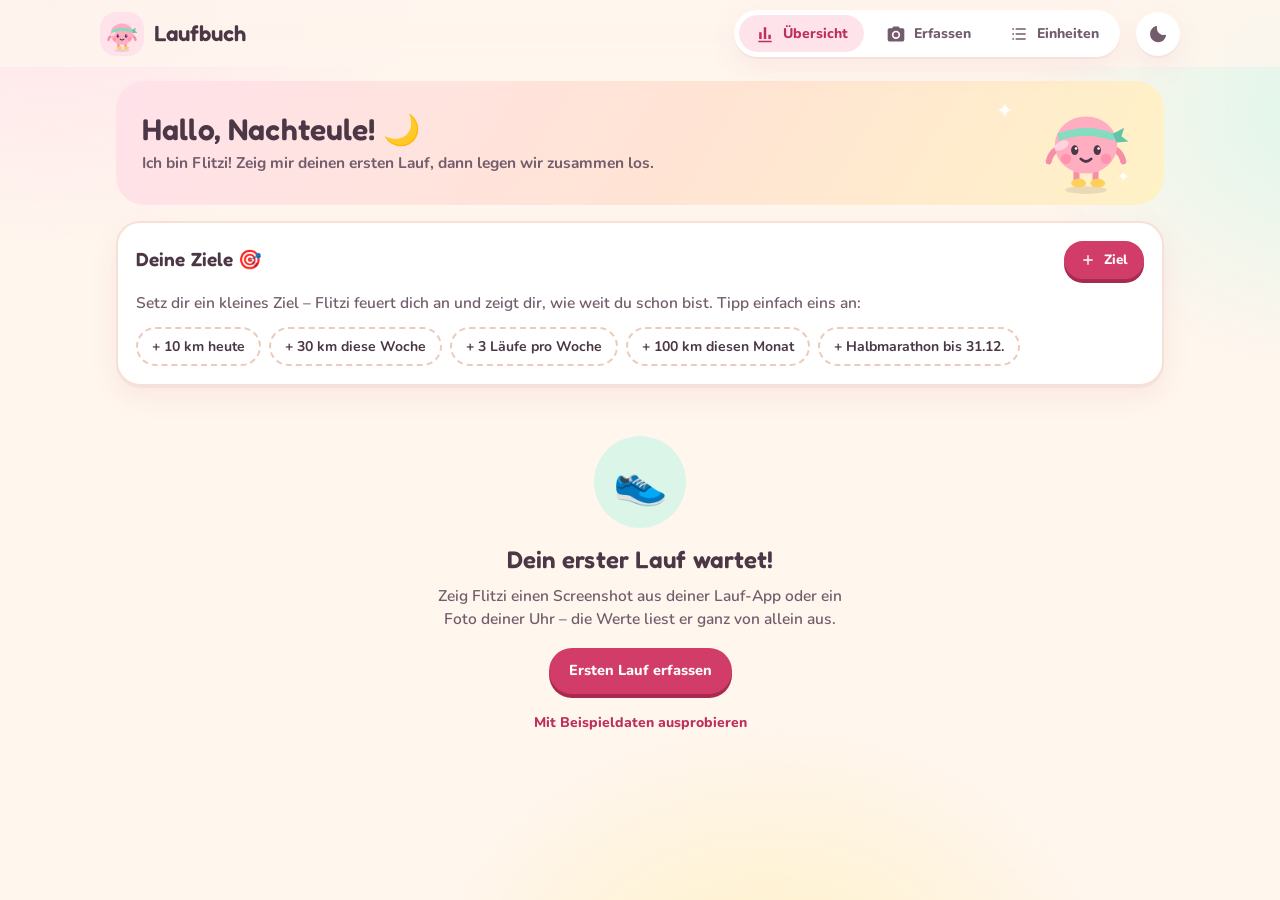
==== commit 546ad020: "Laufbuch: cute & friendly redesign with mascot and playful motion - New look: pastel palette (light " ====
--- a/lauf/index.html
+++ b/lauf/index.html
@@ -4,20 +4,18 @@
   <meta charset="UTF-8" />
   <meta name="viewport" content="width=device-width, initial-scale=1.0, viewport-fit=cover" />
   <meta name="description" content="Laufbuch — Lauf-Screenshots und Fotos automatisch auslesen, Einheiten speichern und Fortschritte sehen." />
-  <meta name="theme-color" content="#d9480f" />
+  <meta name="theme-color" content="#fff6ee" />
   <title>Laufbuch</title>
   <link rel="preconnect" href="https://fonts.googleapis.com" />
   <link rel="preconnect" href="https://fonts.gstatic.com" crossorigin />
-  <link href="https://fonts.googleapis.com/css2?family=Barlow+Condensed:wght@500;600;700&family=Inter:wght@400;500;600;700&display=swap" rel="stylesheet" />
+  <link href="https://fonts.googleapis.com/css2?family=Fredoka:wght@500;600;700&family=Nunito:wght@500;600;700;800&display=swap" rel="stylesheet" />
   <link rel="icon" href="data:image/svg+xml,%3Csvg xmlns='http://www.w3.org/2000/svg' viewBox='0 0 100 100'%3E%3Ctext y='.9em' font-size='90'%3E%F0%9F%8F%83%3C/text%3E%3C/svg%3E" />
   <link rel="stylesheet" href="styles.css" />
 </head>
 <body>
   <header class="topbar">
     <div class="brand">
-      <span class="brand-mark" aria-hidden="true">
-        <svg viewBox="0 0 24 24" width="20" height="20"><path fill="currentColor" d="M13.5 5.5a2 2 0 1 0 0-4 2 2 0 0 0 0 4ZM9.8 8.9 7 23h2.1l1.8-8 2.1 2v6h2v-7.5l-2.1-2 .6-3A7.3 7.3 0 0 0 19 13v-2c-1.9 0-3.5-1-4.3-2.4l-1-1.6c-.4-.6-1-1-1.7-1-.3 0-.5 0-.8.1L6 8.3V13h2V9.6l1.8-.7"/></svg>
-      </span>
+      <span class="brand-mark" data-mascot="idle" data-size="38" aria-hidden="true"></span>
       <span class="brand-name">Laufbuch</span>
     </div>
 
@@ -45,15 +43,21 @@
   <main class="main">
     <!-- ============ Übersicht ============ -->
     <section class="view is-active" id="view-overview" aria-labelledby="h-overview">
-      <h1 class="sr-only" id="h-overview">Übersicht</h1>
+      <div class="hero">
+        <div class="hero-text">
+          <h1 id="h-overview"><span id="heroTitle">Hallo!</span></h1>
+          <p id="heroSub">Schön, dass du da bist.</p>
+        </div>
+        <div class="hero-mascot" data-mascot="run" data-size="104" aria-hidden="true"></div>
+      </div>
 
       <div class="notice warn demo-bar" id="demoBar" hidden>
-        Du siehst Beispieldaten. <button class="link-btn" id="demoRemove">Beispieldaten entfernen</button>
+        <span><i class="emo">🧸</i> Das sind nur Beispieldaten zum Ausprobieren.</span> <button class="link-btn" id="demoRemove">Beispieldaten entfernen</button>
       </div>
 
       <div class="card goals-card" id="goalsCard">
         <div class="card-head">
-          <h2>Deine Ziele</h2>
+          <h2>Deine Ziele <i class="emo">🎯</i></h2>
           <button class="btn btn-sm btn-primary" id="addGoalBtn">
             <svg viewBox="0 0 24 24" width="16" height="16" aria-hidden="true"><path fill="currentColor" d="M11 11V5h2v6h6v2h-6v6h-2v-6H5v-2z"/></svg>
             Ziel
@@ -61,7 +65,7 @@
         </div>
         <div class="goal-list" id="goalList"></div>
         <div class="goal-empty" id="goalEmpty" hidden>
-          <p>Setz dir ein Ziel. Die App zeigt dir, wie weit du bist, was noch fehlt und ob du im Plan liegst.</p>
+          <p>Setz dir ein kleines Ziel – Flitzi feuert dich an und zeigt dir, wie weit du schon bist. Tipp einfach eins an:</p>
           <div class="chips" id="goalChips"></div>
         </div>
         <details class="past-goals" id="pastGoals" hidden>
@@ -72,32 +76,32 @@
       </div>
 
       <div class="empty" id="overviewEmpty" hidden>
-        <div class="empty-art" aria-hidden="true">🏃</div>
-        <h2>Noch keine Läufe</h2>
-        <p>Lade einen Screenshot aus deiner Lauf-App oder ein Foto deiner Uhr hoch – die Werte werden automatisch ausgelesen.</p>
+        <div class="empty-art" aria-hidden="true"><i class="emo">👟</i></div>
+        <h2>Dein erster Lauf wartet!</h2>
+        <p>Zeig Flitzi einen Screenshot aus deiner Lauf-App oder ein Foto deiner Uhr – die Werte liest er ganz von allein aus.</p>
         <button class="btn btn-primary" data-goto="add">Ersten Lauf erfassen</button>
         <div><button class="link-btn demo-link" id="demoBtn">Mit Beispieldaten ausprobieren</button></div>
       </div>
 
       <div id="overviewContent">
         <div class="kpis">
-          <div class="kpi"><div class="kpi-label">Gesamtstrecke</div><div class="kpi-value"><span id="kpiKm">0</span><small>km</small></div></div>
-          <div class="kpi"><div class="kpi-label">Läufe</div><div class="kpi-value"><span id="kpiRuns">0</span></div></div>
-          <div class="kpi"><div class="kpi-label">Gesamtzeit</div><div class="kpi-value"><span id="kpiTime">0</span></div></div>
-          <div class="kpi"><div class="kpi-label">Ø Pace</div><div class="kpi-value"><span id="kpiPace">–</span><small>/km</small></div></div>
+          <div class="kpi"><div class="kpi-ico emo" aria-hidden="true">🛣️</div><div class="kpi-body"><div class="kpi-label">Gesamtstrecke</div><div class="kpi-value"><span id="kpiKm">0</span><small>km</small></div></div></div>
+          <div class="kpi"><div class="kpi-ico emo" aria-hidden="true">👟</div><div class="kpi-body"><div class="kpi-label">Läufe</div><div class="kpi-value"><span id="kpiRuns">0</span></div></div></div>
+          <div class="kpi"><div class="kpi-ico emo" aria-hidden="true">⏱️</div><div class="kpi-body"><div class="kpi-label">Gesamtzeit</div><div class="kpi-value"><span id="kpiTime">0</span></div></div></div>
+          <div class="kpi"><div class="kpi-ico emo" aria-hidden="true">⚡</div><div class="kpi-body"><div class="kpi-label">Ø Pace</div><div class="kpi-value"><span id="kpiPace">–</span><small>/km</small></div></div></div>
         </div>
 
         <div class="grid-2">
           <div class="card chart-card">
             <div class="card-head">
-              <h2>Wochenkilometer</h2>
+              <h2>Wochenkilometer <i class="emo">📊</i></h2>
               <span class="card-sub">letzte 12 Wochen</span>
             </div>
             <div class="chart" id="chartWeeks"></div>
           </div>
           <div class="card chart-card">
             <div class="card-head">
-              <h2>Pace-Entwicklung</h2>
+              <h2>Pace-Entwicklung <i class="emo">📈</i></h2>
               <span class="card-sub" id="paceTrend">letzte 20 Läufe</span>
             </div>
             <div class="chart" id="chartPace"></div>
@@ -106,12 +110,12 @@
 
         <div class="grid-2">
           <div class="card">
-            <div class="card-head"><h2>Bestleistungen</h2></div>
+            <div class="card-head"><h2>Bestleistungen <i class="emo">🏆</i></h2></div>
             <div class="records" id="records"></div>
           </div>
           <div class="card">
             <div class="card-head">
-              <h2>Letzte Einheiten</h2>
+              <h2>Letzte Einheiten <i class="emo">👟</i></h2>
               <button class="link-btn" data-goto="runs">Alle anzeigen</button>
             </div>
             <ul class="run-list compact" id="recentList"></ul>
@@ -122,15 +126,13 @@
 
     <!-- ============ Erfassen ============ -->
     <section class="view" id="view-add" aria-labelledby="h-add">
-      <h1 class="view-title" id="h-add">Lauf erfassen</h1>
+      <h1 class="view-title" id="h-add">Lauf erfassen <i class="emo">📸</i></h1>
 
       <label class="dropzone" id="dropzone" for="fileInput">
         <input type="file" id="fileInput" accept="image/*" multiple hidden />
-        <span class="dz-icon" aria-hidden="true">
-          <svg viewBox="0 0 24 24" width="34" height="34"><path fill="currentColor" d="M19 13v6H5v-6H3v6a2 2 0 0 0 2 2h14a2 2 0 0 0 2-2v-6h-2Zm-6-.8 2.6-2.6L17 11l-5 5-5-5 1.4-1.4 2.6 2.6V3h2v9.2Z" transform="rotate(180 12 12)"/></svg>
-        </span>
-        <span class="dz-title">Screenshot oder Foto deines Laufs</span>
-        <span class="dz-sub">Hierher ziehen, mit <kbd>Strg</kbd>+<kbd>V</kbd> einfügen oder tippen zum Auswählen</span>
+        <span class="dz-mascot" data-mascot="idle" data-size="96" aria-hidden="true"></span>
+        <span class="dz-title">Zeig mir deinen Lauf!</span>
+        <span class="dz-sub">Screenshot oder Foto hierher ziehen, mit <kbd>Strg</kbd>+<kbd>V</kbd> einfügen oder einfach antippen</span>
       </label>
 
       <div class="add-actions">
@@ -143,13 +145,13 @@
       </div>
 
       <p class="hint">
-        Funktioniert mit Screenshots aus Strava, Garmin Connect, Apple Fitness, Nike Run Club,
-        Polar, Coros, Samsung Health u.&nbsp;a. sowie Fotos vom Uhren-Display. Die Texterkennung läuft
-        vollständig auf deinem Gerät – deine Bilder verlassen es nicht.
+        <i class="emo">🔒</i> Klappt mit Screenshots aus Strava, Garmin Connect, Apple Fitness, Nike Run Club,
+        Polar, Coros, Samsung Health u.&nbsp;a. und mit Fotos vom Uhren-Display. Flitzi liest alles direkt
+        auf deinem Gerät – deine Bilder bleiben bei dir.
       </p>
 
       <div class="queue-head" id="queueHead" hidden>
-        <h2>Zu prüfen <span class="count" id="queueCount"></span></h2>
+        <h2>Kurz drüberschauen <i class="emo">👀</i> <span class="count" id="queueCount"></span></h2>
         <button class="btn btn-primary btn-sm" id="saveAllBtn">Alle speichern</button>
       </div>
       <div class="queue" id="queue"></div>
@@ -158,7 +160,7 @@
     <!-- ============ Einheiten ============ -->
     <section class="view" id="view-runs" aria-labelledby="h-runs">
       <div class="runs-head">
-        <h1 class="view-title" id="h-runs">Einheiten</h1>
+        <h1 class="view-title" id="h-runs">Deine Einheiten <i class="emo">📒</i></h1>
         <div class="runs-tools">
           <button class="btn btn-sm" id="exportCsvBtn">CSV exportieren</button>
           <button class="btn btn-sm" id="exportJsonBtn">Backup</button>
@@ -166,9 +168,9 @@
         </div>
       </div>
       <div class="empty" id="runsEmpty" hidden>
-        <div class="empty-art" aria-hidden="true">📒</div>
-        <h2>Dein Laufbuch ist leer</h2>
-        <p>Gespeicherte Einheiten erscheinen hier, nach Monaten gruppiert.</p>
+        <div class="empty-art" aria-hidden="true"><i class="emo">📒</i></div>
+        <h2>Noch ganz leer hier</h2>
+        <p>Sobald du einen Lauf speicherst, sammelt Flitzi ihn hier für dich – schön nach Monaten sortiert.</p>
         <button class="btn btn-primary" data-goto="add">Lauf erfassen</button>
       </div>
       <div id="runGroups"></div>
@@ -210,7 +212,7 @@
         <label class="field"><span class="field-label">Kalorien <i class="src"></i></span><input name="calories" inputmode="numeric" placeholder="kcal" autocomplete="off" /></label>
         <label class="field"><span class="field-label">Höhenmeter <i class="src"></i></span><input name="elevationM" inputmode="numeric" placeholder="m" autocomplete="off" /></label>
         <label class="field"><span class="field-label">Schrittfrequenz <i class="src"></i></span><input name="cadence" inputmode="numeric" placeholder="spm" autocomplete="off" /></label>
-        <label class="field field-wide"><span class="field-label">Notiz</span><input name="note" placeholder="Wie lief's?" autocomplete="off" /></label>
+        <label class="field field-wide"><span class="field-label">Notiz</span><input name="note" placeholder="Wie lief's? 😊" autocomplete="off" /></label>
       </div>
       <div class="form-error" hidden></div>
       <div class="form-actions"></div>
--- a/lauf/styles.css
+++ b/lauf/styles.css
@@ -1,86 +1,86 @@
 /* ============================================================
    Laufbuch — styles
+   Soft, cute & friendly: pastel colours, round shapes, a little
+   mascot ("Flitzi") and bouncy motion.
    ============================================================ */
 
 :root {
-  --bg: #f6f5f3;
+  --bg: #fff6ee;
+  --blob-1: #ffe1ea;
+  --blob-2: #dff6ea;
+  --blob-3: #fff0c4;
   --surface: #ffffff;
-  --surface-2: #f1efec;
-  --border: #e6e2dd;
-  --border-strong: #d4cfc8;
-  --text: #1d1b19;
-  --text-soft: #57524c;
-  --text-mute: #857e76;
-  --accent: #d9480f;          /* marks, primary buttons */
-  --accent-text: #b83c0b;     /* accent used as text on surface */
-  --accent-soft: #fdeee6;
+  --surface-2: #fff1e7;
+  --border: #f7e1d6;
+  --border-strong: #edcbbb;
+  --text: #4b3745;
+  --text-soft: #735c6c;
+  --text-mute: #84707e;
+  --accent: #d23c69;            /* marks, primary buttons */
+  --accent-deep: #a82a51;       /* "candy" button edge */
+  --accent-text: #bf2f5c;       /* accent used as text */
+  --accent-soft: #ffe3ea;
   --on-accent: #ffffff;
-  --bar-muted: #f0b598;
-  --grid: #ebe7e2;
-  --good: #2f7d4f;
-  --good-soft: #e5f3ea;
-  --warn: #9a6200;
-  --warn-soft: #fbf1dc;
-  --danger: #b42318;
-  --shadow: 0 1px 2px rgba(29, 27, 25, .05), 0 4px 16px rgba(29, 27, 25, .05);
-  --shadow-lg: 0 20px 50px rgba(29, 27, 25, .2);
-  --radius: 16px;
-  --radius-sm: 10px;
-  --font: "Inter", system-ui, -apple-system, "Segoe UI", sans-serif;
-  --font-num: "Barlow Condensed", "Inter", system-ui, sans-serif;
-  --ring: 0 0 0 3px rgba(217, 72, 15, .28);
+  --bar-muted: #f6b4c5;
+  --grid: #f6e6dd;
+  --good: #1a7a57;
+  --good-soft: #dcf7ea;
+  --warn: #8a5700;
+  --warn-soft: #fff1cc;
+  --danger: #c5303f;
+  /* pastel tints (decoration only) */
+  --p-peach: #ffe4d4;
+  --p-mint: #dbf6e8;
+  --p-sky: #ddefff;
+  --p-lilac: #ede5ff;
+  --p-butter: #fff2c6;
+  --p-pink: #ffe2ea;
+  --shadow: 0 2px 0 rgba(120, 70, 90, .05), 0 10px 26px rgba(214, 120, 140, .12);
+  --shadow-lg: 0 24px 60px rgba(120, 60, 90, .26);
+  --radius: 24px;
+  --radius-sm: 16px;
+  --font: "Nunito", ui-rounded, "SF Pro Rounded", "Segoe UI", system-ui, sans-serif;
+  --font-num: "Fredoka", "Nunito", ui-rounded, system-ui, sans-serif;
+  --ring: 0 0 0 4px rgba(210, 60, 105, .22);
+  --bounce: cubic-bezier(.34, 1.56, .64, 1);
+  --soft: cubic-bezier(.16, 1, .3, 1);
   --tabbar-h: 0px;
   color-scheme: light;
 }
 
-@media (prefers-color-scheme: dark) {
-  :root:not([data-theme="light"]) {
-    --bg: #121315;
-    --surface: #1b1d21;
-    --surface-2: #24272c;
-    --border: #2c3036;
-    --border-strong: #3a3f46;
-    --text: #f1efec;
-    --text-soft: #b9b4ad;
-    --text-mute: #8a857e;
-    --accent: #e86a2c;
-    --accent-text: #ff9a63;
-    --accent-soft: #3a2419;
-    --on-accent: #1a0d06;
-    --bar-muted: #7a3d1f;
-    --grid: #2a2d32;
-    --good: #5cc185;
-    --good-soft: #17301f;
-    --warn: #e7b458;
-    --warn-soft: #33270f;
-    --danger: #ff7b6e;
-    --shadow: 0 1px 2px rgba(0, 0, 0, .4);
-    --shadow-lg: 0 20px 50px rgba(0, 0, 0, .6);
-    color-scheme: dark;
-  }
-}
 :root[data-theme="dark"] {
-  --bg: #121315;
-  --surface: #1b1d21;
-  --surface-2: #24272c;
-  --border: #2c3036;
-  --border-strong: #3a3f46;
-  --text: #f1efec;
-  --text-soft: #b9b4ad;
-  --text-mute: #8a857e;
-  --accent: #e86a2c;
-  --accent-text: #ff9a63;
-  --accent-soft: #3a2419;
-  --on-accent: #1a0d06;
-  --bar-muted: #7a3d1f;
-  --grid: #2a2d32;
-  --good: #5cc185;
-  --good-soft: #17301f;
-  --warn: #e7b458;
-  --warn-soft: #33270f;
-  --danger: #ff7b6e;
-  --shadow: 0 1px 2px rgba(0, 0, 0, .4);
-  --shadow-lg: 0 20px 50px rgba(0, 0, 0, .6);
+  --bg: #211a25;
+  --blob-1: #3a2233;
+  --blob-2: #1f3531;
+  --blob-3: #3a3120;
+  --surface: #2c2331;
+  --surface-2: #382d3e;
+  --border: #46394d;
+  --border-strong: #5a4a62;
+  --text: #fdf1f6;
+  --text-soft: #cdbbc8;
+  --text-mute: #a995a4;
+  --accent: #e0608a;
+  --accent-deep: #a83a60;
+  --accent-text: #ff9dba;
+  --accent-soft: #4a2636;
+  --on-accent: #2c0b18;
+  --bar-muted: #7d3f55;
+  --grid: #3d3144;
+  --good: #6fd3a6;
+  --good-soft: #1f3b30;
+  --warn: #f0c36a;
+  --warn-soft: #403216;
+  --danger: #ff8a8a;
+  --p-peach: #45302b;
+  --p-mint: #24403a;
+  --p-sky: #26384a;
+  --p-lilac: #3a3150;
+  --p-butter: #453b22;
+  --p-pink: #4a2a38;
+  --shadow: 0 2px 0 rgba(0, 0, 0, .2), 0 10px 26px rgba(0, 0, 0, .28);
+  --shadow-lg: 0 24px 60px rgba(0, 0, 0, .6);
+  --ring: 0 0 0 4px rgba(224, 96, 138, .35);
   color-scheme: dark;
 }
 
@@ -90,335 +90,489 @@
   margin: 0;
   background: var(--bg);
   color: var(--text);
-  font: 15px/1.5 var(--font);
+  font: 500 15.5px/1.5 var(--font);
   -webkit-font-smoothing: antialiased;
   min-height: 100vh;
   padding-bottom: calc(var(--tabbar-h) + env(safe-area-inset-bottom));
 }
+/* soft pastel clouds in the background */
+body::before {
+  content: ""; position: fixed; inset: 0; z-index: -1; pointer-events: none;
+  background:
+    radial-gradient(46vmax 38vmax at 4% -6%, var(--blob-1), transparent 62%),
+    radial-gradient(40vmax 34vmax at 104% 12%, var(--blob-2), transparent 60%),
+    radial-gradient(44vmax 36vmax at 60% 112%, var(--blob-3), transparent 62%);
+}
 button, input, select { font: inherit; color: inherit; }
 button { cursor: pointer; }
+h1, h2, h3 { font-family: var(--font-num); font-weight: 600; letter-spacing: .005em; }
 [hidden] { display: none !important; }
 .sr-only { position: absolute; width: 1px; height: 1px; overflow: hidden; clip: rect(0 0 0 0); white-space: nowrap; }
-:focus-visible { outline: none; box-shadow: var(--ring); border-radius: 8px; }
+:focus-visible { outline: none; box-shadow: var(--ring); border-radius: 12px; }
+.emo { font-family: "Apple Color Emoji", "Segoe UI Emoji", "Noto Color Emoji", sans-serif; font-style: normal; }
+
+/* ---------- Mascot "Flitzi" ---------- */
+.mascot { display: block; overflow: visible; }
+.mascot .m-blob { fill: #ffadc0; }
+.mascot .m-shine { fill: #ffd3dd; }
+.mascot .m-band { fill: #86dcc0; }
+.mascot .m-knot { fill: #5fc7a7; }
+.mascot .m-eye { fill: #4b3745; }
+.mascot .m-glint { fill: #fff; }
+.mascot .m-happy, .mascot .m-mouth { fill: none; stroke: #4b3745; stroke-width: 3.2; stroke-linecap: round; stroke-linejoin: round; }
+.mascot .m-mouth-open { fill: #c2456b; stroke: #4b3745; stroke-width: 2.6; stroke-linejoin: round; }
+.mascot .m-cheek { fill: #ff7f9f; opacity: .55; }
+.mascot .m-limb { fill: none; stroke: #f58fa9; stroke-width: 7; stroke-linecap: round; }
+.mascot .m-shoe { fill: #ffcf5c; }
+.mascot .m-shadow { fill: #4b3745; opacity: .12; }
+.mascot .m-happy, .mascot .m-mouth-open { display: none; }
+.mascot--cheer .m-happy, .mascot--cheer .m-mouth-open { display: block; }
+.mascot--cheer .m-eye, .mascot--cheer .m-glint, .mascot--cheer .m-mouth { display: none; }
+.mascot g, .mascot path, .mascot ellipse { transform-box: fill-box; }
+.mascot .m-body { transform-origin: 50% 100%; }
+.mascot .m-leg { transform-origin: 50% 0%; }
+.mascot .m-arm-l { transform-origin: 100% 0%; }
+.mascot .m-arm-r { transform-origin: 0% 0%; }
+.mascot .m-eyes { transform-origin: 50% 50%; }
+
+/* idle: breathing, blinking, waving */
+.mascot--idle .m-body { animation: m-breathe 3.2s ease-in-out infinite; }
+.mascot--idle .m-eyes { animation: m-blink 4.6s infinite; }
+.mascot--idle .m-arm-r { animation: m-wave 2.4s ease-in-out infinite; }
+/* run: bobbing with swinging legs and arms */
+.mascot--run .m-body { animation: m-bob .46s ease-in-out infinite; }
+.mascot--run .m-leg-l { animation: m-step .46s ease-in-out infinite; }
+.mascot--run .m-leg-r { animation: m-step .46s ease-in-out infinite reverse; }
+.mascot--run .m-arm-l { animation: m-swing .46s ease-in-out infinite reverse; }
+.mascot--run .m-arm-r { animation: m-swing .46s ease-in-out infinite; }
+.mascot--run .m-shadow { animation: m-shadow .46s ease-in-out infinite; transform-origin: 50% 50%; }
+.mascot--run .m-eyes { animation: m-blink 3.8s infinite; }
+/* cheer: jumping with arms up */
+.mascot--cheer .m-all { animation: m-jump .7s var(--soft) infinite alternate; }
+.mascot--cheer .m-arm-l { transform: rotate(125deg); }
+.mascot--cheer .m-arm-r { transform: rotate(-125deg); }
+.mascot--cheer .m-shadow { animation: m-shadow .7s var(--soft) infinite alternate; transform-origin: 50% 50%; }
+
+@keyframes m-breathe { 0%, 100% { transform: scale(1, 1); } 50% { transform: scale(1.03, .97); } }
+@keyframes m-blink { 0%, 46%, 50%, 100% { transform: scaleY(1); } 48% { transform: scaleY(.1); } }
+@keyframes m-wave { 0%, 60%, 100% { transform: rotate(-95deg); } 70%, 90% { transform: rotate(-125deg); } 80% { transform: rotate(-80deg); } }
+@keyframes m-bob { 0%, 100% { transform: translateY(0) rotate(-3deg); } 50% { transform: translateY(-5px) rotate(3deg); } }
+@keyframes m-step { 0%, 100% { transform: rotate(34deg); } 50% { transform: rotate(-34deg); } }
+@keyframes m-swing { 0%, 100% { transform: rotate(30deg); } 50% { transform: rotate(-30deg); } }
+@keyframes m-shadow { 0%, 100% { transform: scaleX(1); } 50% { transform: scaleX(.8); } }
+@keyframes m-jump { from { transform: translateY(4px); } to { transform: translateY(-12px); } }
 
 /* ---------- Top bar ---------- */
 .topbar {
   position: sticky; top: 0; z-index: 20;
   display: flex; align-items: center; gap: 16px;
   padding: 10px max(16px, calc((100vw - 1080px) / 2));
-  background: color-mix(in srgb, var(--bg) 86%, transparent);
-  backdrop-filter: saturate(1.4) blur(12px);
-  -webkit-backdrop-filter: saturate(1.4) blur(12px);
-  border-bottom: 1px solid var(--border);
-}
-.brand { display: flex; align-items: center; gap: 10px; font-weight: 700; letter-spacing: -.01em; }
+  background: color-mix(in srgb, var(--bg) 82%, transparent);
+  backdrop-filter: saturate(1.4) blur(14px);
+  -webkit-backdrop-filter: saturate(1.4) blur(14px);
+}
+.brand { display: flex; align-items: center; gap: 10px; }
 .brand-mark {
-  display: grid; place-items: center; width: 34px; height: 34px; border-radius: 10px;
-  background: var(--accent); color: var(--on-accent);
-}
-.brand-name { font-size: 18px; }
-
-.tabs { display: flex; gap: 4px; margin-left: auto; }
+  display: grid; place-items: center; width: 44px; height: 44px; border-radius: 16px;
+  background: var(--p-pink); transition: transform .4s var(--bounce);
+}
+.brand:hover .brand-mark { transform: rotate(-8deg) scale(1.08); }
+.brand-name { font-family: var(--font-num); font-weight: 600; font-size: 22px; }
+
+.tabs { display: flex; gap: 6px; margin-left: auto; padding: 5px; border-radius: 999px; background: var(--surface); box-shadow: var(--shadow); }
 .tab-btn {
   display: flex; align-items: center; gap: 8px;
-  padding: 8px 14px; border: 0; border-radius: 999px; background: transparent;
-  color: var(--text-soft); font-weight: 600; font-size: 14px;
-  transition: background .15s, color .15s;
-}
-.tab-btn:hover { background: var(--surface-2); color: var(--text); }
-.tab-btn.is-active { background: var(--text); color: var(--bg); }
+  padding: 8px 16px; border: 0; border-radius: 999px; background: transparent;
+  color: var(--text-soft); font-weight: 800; font-size: 14px;
+  transition: background .2s, color .2s, transform .3s var(--bounce);
+}
+.tab-btn svg { transition: transform .4s var(--bounce); }
+.tab-btn:hover { color: var(--text); background: var(--surface-2); }
+.tab-btn:hover svg { transform: rotate(-10deg) scale(1.12); }
+.tab-btn:active { transform: scale(.94); }
+.tab-btn.is-active { background: var(--accent-soft); color: var(--accent-text); }
+.tab-btn.is-active svg { animation: pop .45s var(--bounce); }
 
 .icon-btn {
-  display: grid; place-items: center; width: 38px; height: 38px; flex: none;
-  border: 1px solid var(--border); border-radius: 50%; background: var(--surface); color: var(--text-soft);
-}
-.icon-btn:hover { color: var(--text); border-color: var(--border-strong); }
+  display: grid; place-items: center; width: 44px; height: 44px; flex: none;
+  border: 0; border-radius: 50%; background: var(--surface); color: var(--text-soft); box-shadow: var(--shadow);
+  transition: transform .4s var(--bounce), color .2s;
+}
+.icon-btn:hover { color: var(--accent-text); transform: rotate(20deg) scale(1.08); }
+.icon-btn:active { transform: scale(.9); }
 .ico-sun { display: none; }
 :root[data-theme="dark"] .ico-sun { display: block; }
 :root[data-theme="dark"] .ico-moon { display: none; }
 
 /* ---------- Layout ---------- */
-.main { max-width: 1080px; margin: 0 auto; padding: 20px 16px 48px; }
-.view { display: none; animation: fade .25s ease; }
+.main { max-width: 1080px; margin: 0 auto; padding: 14px 16px 56px; }
+.view { display: none; }
 .view.is-active { display: block; }
-@keyframes fade { from { opacity: 0; transform: translateY(4px); } to { opacity: 1; transform: none; } }
-.view-title { font-size: 26px; letter-spacing: -.02em; margin: 4px 0 16px; }
+.view.is-active > * { animation: rise .55s var(--soft) backwards; }
+.view.is-active > :nth-child(2) { animation-delay: .05s; }
+.view.is-active > :nth-child(3) { animation-delay: .1s; }
+.view.is-active > :nth-child(4) { animation-delay: .15s; }
+.view.is-active > :nth-child(n+5) { animation-delay: .2s; }
+@keyframes rise { from { opacity: 0; transform: translateY(14px) scale(.985); } }
+@keyframes pop { 0% { transform: scale(.6); } 60% { transform: scale(1.18); } 100% { transform: scale(1); } }
+@keyframes wiggle { 0%, 100% { transform: rotate(0); } 25% { transform: rotate(-8deg); } 75% { transform: rotate(8deg); } }
+@keyframes floaty { 0%, 100% { transform: translateY(0); } 50% { transform: translateY(-7px); } }
+.view-title { font-size: 30px; margin: 6px 0 16px; }
 
 .card {
-  background: var(--surface); border: 1px solid var(--border); border-radius: var(--radius);
+  background: var(--surface); border: 2px solid var(--border); border-radius: var(--radius);
   box-shadow: var(--shadow); padding: 18px;
 }
-.card-head { display: flex; align-items: baseline; justify-content: space-between; gap: 12px; margin-bottom: 12px; }
-.card-head h2 { font-size: 15px; margin: 0; }
-.card-sub { color: var(--text-mute); font-size: 13px; }
+.card-head { display: flex; align-items: center; justify-content: space-between; gap: 12px; margin-bottom: 12px; }
+.card-head h2 { font-size: 19px; margin: 0; }
+.card-sub { color: var(--text-mute); font-size: 13px; font-weight: 700; text-align: right; }
 .grid-2 { display: grid; grid-template-columns: 1fr 1fr; gap: 16px; margin-top: 16px; }
-.eyebrow { color: var(--text-mute); font-size: 12px; font-weight: 600; text-transform: uppercase; letter-spacing: .06em; }
-
-/* ---------- Week card ---------- */
-.week-card { padding: 20px; }
-.week-head { display: flex; justify-content: space-between; align-items: flex-end; gap: 16px; flex-wrap: wrap; }
-.week-value { display: flex; align-items: baseline; gap: 6px; }
-.big { font-family: var(--font-num); font-size: 56px; font-weight: 700; line-height: 1; letter-spacing: -.01em; font-variant-numeric: tabular-nums; }
-.unit { color: var(--text-soft); font-size: 18px; font-weight: 500; }
-.goal-btn {
-  border: 0; background: none; padding: 2px 4px; border-radius: 6px; color: inherit;
-  text-decoration: underline dotted; text-underline-offset: 4px;
-}
-.goal-btn:hover { background: var(--surface-2); }
-.week-side { display: flex; gap: 8px; flex-wrap: wrap; }
-.pill {
-  padding: 5px 10px; border-radius: 999px; background: var(--surface-2); color: var(--text-soft);
-  font-size: 13px; font-weight: 500; white-space: nowrap;
-}
-.pill:empty { display: none; }
-.pill.good { background: var(--good-soft); color: var(--good); }
-.progress { height: 10px; border-radius: 999px; background: var(--surface-2); margin: 16px 0 10px; overflow: hidden; }
-.progress span { display: block; height: 100%; width: 0; border-radius: inherit; background: var(--accent); transition: width .6s cubic-bezier(.16, 1, .3, 1); }
-.progress.done span { background: var(--good); }
-.week-foot { color: var(--text-soft); font-size: 13px; }
+
+/* ---------- Hero greeting ---------- */
+.hero {
+  display: flex; align-items: center; justify-content: space-between; gap: 16px;
+  padding: 18px 26px; margin-bottom: 16px; border-radius: 28px; overflow: hidden; position: relative;
+  background: linear-gradient(120deg, var(--p-pink), var(--p-peach) 55%, var(--p-butter));
+}
+.hero h1 { margin: 0; font-size: 30px; line-height: 1.15; }
+.hero p { margin: 4px 0 0; color: var(--text-soft); font-weight: 700; }
+.hero-mascot { flex: none; margin: -6px 0 -10px; }
+.hero::before, .hero::after {
+  content: "✦"; position: absolute; color: #fff; opacity: .9; font-size: 22px;
+  animation: twinkle 2.6s ease-in-out infinite;
+}
+.hero::before { right: 150px; top: 14px; }
+.hero::after { right: 34px; bottom: 16px; font-size: 16px; animation-delay: 1.1s; }
+@keyframes twinkle { 0%, 100% { transform: scale(.6) rotate(0); opacity: .3; } 50% { transform: scale(1.2) rotate(40deg); opacity: 1; } }
 
 /* ---------- Goals ---------- */
 .goals-card { margin-bottom: 16px; }
 .goal-list { display: grid; grid-template-columns: repeat(auto-fill, minmax(250px, 1fr)); gap: 12px; }
 .goal {
   display: flex; flex-direction: column; gap: 6px; text-align: left; width: 100%; min-width: 0;
-  padding: 14px; border-radius: 14px; border: 1px solid var(--border); background: var(--surface-2);
-  transition: border-color .15s, transform .1s;
-}
-.goal:hover { border-color: var(--border-strong); }
-.goal:active { transform: scale(.99); }
-.goal-head { display: flex; align-items: center; justify-content: space-between; gap: 8px; }
-.goal-title { font-weight: 600; font-size: 14px; }
-.goal-tag { flex: none; font-size: 11px; font-weight: 600; color: var(--text-mute); background: var(--surface); border-radius: 999px; padding: 2px 8px; }
-.goal-value { display: flex; align-items: baseline; gap: 4px; font-variant-numeric: tabular-nums; }
-.goal-value strong { font-family: var(--font-num); font-size: 34px; line-height: 1.05; font-weight: 700; }
-.goal-of { color: var(--text-soft); font-size: 14px; }
-.goal-pct { margin-left: auto; font-weight: 700; font-size: 14px; color: var(--text-soft); }
-.goal .progress { margin: 4px 0 2px; position: relative; overflow: visible; background: var(--surface); }
-.goal .progress span { border-radius: 999px; }
-.goal .progress .expected {
-  position: absolute; top: -3px; bottom: -3px; width: 2px; margin-left: -1px; border-radius: 1px;
-  background: var(--text-soft);
-}
-.goal-meta { color: var(--text-soft); font-size: 13px; }
-.goal-plan { font-size: 12px; font-weight: 600; color: var(--text-mute); }
+  padding: 14px 16px 16px; border-radius: 22px; border: 2px solid transparent; background: var(--p-peach);
+  transition: transform .35s var(--bounce), box-shadow .25s;
+  animation: rise .5s var(--soft) backwards;
+}
+.goal:nth-child(2) { animation-delay: .06s; }
+.goal:nth-child(3) { animation-delay: .12s; }
+.goal:nth-child(n+4) { animation-delay: .18s; }
+.goal[data-metric="runs"] { background: var(--p-sky); }
+.goal[data-metric="time"] { background: var(--p-lilac); }
+.goal[data-metric="single"] { background: var(--p-butter); }
+.goal:hover { transform: translateY(-3px) rotate(-.4deg); box-shadow: var(--shadow); }
+.goal:active { transform: scale(.97); }
+.goal-head { display: flex; align-items: center; gap: 8px; }
+.goal-ico {
+  flex: none; display: grid; place-items: center; width: 30px; height: 30px; border-radius: 50%;
+  background: var(--surface); font-size: 16px;
+}
+.goal:hover .goal-ico { animation: wiggle .5s ease-in-out; }
+.goal-title { font-weight: 800; font-size: 15px; }
+.goal-value { display: flex; align-items: baseline; gap: 5px; font-variant-numeric: tabular-nums; }
+.goal-value strong { font-family: var(--font-num); font-size: 36px; line-height: 1.05; font-weight: 600; }
+.goal-of { color: var(--text-soft); font-size: 14px; font-weight: 700; }
+.goal-pct { margin-left: auto; font-family: var(--font-num); font-weight: 600; font-size: 16px; color: var(--text-soft); }
+.goal-meta { color: var(--text-soft); font-size: 13.5px; font-weight: 600; }
+.goal-plan { font-size: 12.5px; font-weight: 800; color: var(--text-soft); }
 .goal-plan.ahead { color: var(--good); }
 .goal-plan.behind { color: var(--warn); }
-.goal.is-done { background: var(--good-soft); border-color: transparent; }
-.goal.is-done .progress span { background: var(--good); }
+.goal.is-done { background: var(--good-soft); }
 .goal.is-done .goal-pct, .goal.is-done .goal-meta { color: var(--good); }
+.goal.is-done .goal-pct { animation: pop .6s var(--bounce) .5s backwards; }
 .goal.is-upcoming { opacity: .8; }
-.goal-empty p { color: var(--text-soft); margin: 0 0 12px; font-size: 14px; }
+
+/* progress bar with Flitzi riding on the tip */
+.progress { height: 14px; border-radius: 999px; background: var(--surface); position: relative; margin: 8px 0 6px; }
+.progress span {
+  display: block; height: 100%; min-width: 14px; border-radius: 999px; position: relative;
+  background: linear-gradient(90deg, color-mix(in srgb, var(--accent) 70%, #ffb199), var(--accent));
+  animation: fill 1s var(--soft) backwards;
+}
+@keyframes fill { from { width: 14px; } }
+.progress span::after {
+  content: ""; position: absolute; right: -9px; top: 50%; width: 26px; height: 26px; margin-top: -13px;
+  background: url("data:image/svg+xml,%3Csvg xmlns='http://www.w3.org/2000/svg' viewBox='0 0 40 40'%3E%3Ccircle cx='20' cy='20' r='17' fill='%23ffadc0' stroke='%23fff' stroke-width='3'/%3E%3Cpath d='M5 15q15-8 30 0l-1 5q-14-7-28 0z' fill='%2386dcc0'/%3E%3Cellipse cx='14.5' cy='22' rx='2' ry='2.8' fill='%234b3745'/%3E%3Cellipse cx='25.5' cy='22' rx='2' ry='2.8' fill='%234b3745'/%3E%3Ccircle cx='10.5' cy='27' r='2.6' fill='%23ff7f9f' opacity='.6'/%3E%3Ccircle cx='29.5' cy='27' r='2.6' fill='%23ff7f9f' opacity='.6'/%3E%3Cpath d='M17 27q3 3 6 0' fill='none' stroke='%234b3745' stroke-width='1.8' stroke-linecap='round'/%3E%3C/svg%3E") center / contain no-repeat;
+  filter: drop-shadow(0 2px 2px rgba(75, 55, 69, .2));
+  animation: floaty 1.6s ease-in-out infinite;
+}
+.progress .expected {
+  position: absolute; top: -4px; bottom: -4px; width: 3px; margin-left: -1.5px; border-radius: 2px;
+  background: var(--text-soft); opacity: .55;
+}
+.goal.is-done .progress span { background: linear-gradient(90deg, #8be0bd, #3fb98a); }
+
+.goal-empty p { color: var(--text-soft); margin: 0 0 12px; font-weight: 600; }
 .chips { display: flex; flex-wrap: wrap; gap: 8px; }
 .chip {
-  border: 1px dashed var(--border-strong); background: var(--surface); color: var(--text);
-  border-radius: 999px; padding: 6px 12px; font-size: 13px; font-weight: 500;
-}
-.chip:hover { border-color: var(--accent); color: var(--accent-text); border-style: solid; }
-.past-goals { margin-top: 14px; font-size: 14px; }
-.past-goals summary { cursor: pointer; color: var(--text-soft); font-weight: 600; }
+  border: 2px dashed var(--border-strong); background: var(--surface); color: var(--text);
+  border-radius: 999px; padding: 7px 14px; font-size: 14px; font-weight: 700;
+  transition: transform .3s var(--bounce), border-color .2s, background .2s, color .2s;
+}
+.chip:hover { border-color: var(--accent); border-style: solid; color: var(--accent-text); background: var(--accent-soft); transform: translateY(-2px) rotate(-1.5deg); }
+.chip:active { transform: scale(.94); }
+.past-goals { margin-top: 14px; }
+.past-goals summary { cursor: pointer; color: var(--text-soft); font-weight: 800; }
 .past-list { list-style: none; margin: 8px 0 0; padding: 0; }
 .past-list button {
-  display: flex; width: 100%; gap: 10px; align-items: center; padding: 8px 4px; border: 0; background: none;
-  border-bottom: 1px solid var(--border); text-align: left; font-variant-numeric: tabular-nums;
-}
+  display: flex; width: 100%; gap: 10px; align-items: center; padding: 9px 6px; border: 0; background: none;
+  border-bottom: 2px dotted var(--border); text-align: left; font-variant-numeric: tabular-nums; border-radius: 10px;
+}
+.past-list button:hover { background: var(--surface-2); }
 .past-list li:last-child button { border-bottom: 0; }
-.past-list .mark { flex: none; width: 22px; height: 22px; border-radius: 50%; display: grid; place-items: center; font-size: 12px; font-weight: 700; }
+.past-list .mark { flex: none; width: 24px; height: 24px; border-radius: 50%; display: grid; place-items: center; font-size: 12px; font-weight: 800; }
 .past-list .mark.ok { background: var(--good-soft); color: var(--good); }
 .past-list .mark.no { background: var(--surface-2); color: var(--text-mute); }
-.past-list .past-title { flex: 1; min-width: 0; }
+.past-list .past-title { flex: 1; min-width: 0; font-weight: 700; }
 .past-list .past-val { color: var(--text-soft); font-size: 13px; }
 .goal-foot { display: flex; flex-wrap: wrap; gap: 8px; margin-top: 14px; }
 .goal-foot:not(:has(.pill:not(:empty))) { display: none; }
-
-.goal-form .nl { display: flex; flex-direction: column; gap: 6px; margin-bottom: 14px; }
-.goal-form .nl input { font-size: 16px; padding: 12px 14px; }
-.nl-preview { font-size: 13px; color: var(--text-mute); min-height: 20px; }
-.nl-preview.ok { color: var(--good); font-weight: 600; }
-.divider { display: flex; align-items: center; gap: 10px; color: var(--text-mute); font-size: 12px; margin: 4px 0 12px; }
-.divider::before, .divider::after { content: ""; flex: 1; height: 1px; background: var(--border); }
-.check { display: flex; align-items: center; gap: 8px; font-size: 14px; margin-top: 12px; }
-.check input { width: 18px; height: 18px; accent-color: var(--accent); }
-.unit-wrap { position: relative; }
-.unit-wrap input { padding-right: 56px; }
-.unit-wrap .unit-suffix { position: absolute; right: 12px; top: 50%; transform: translateY(-50%); color: var(--text-mute); font-size: 13px; pointer-events: none; }
+.pill {
+  padding: 6px 12px; border-radius: 999px; background: var(--surface-2); color: var(--text-soft);
+  font-size: 13.5px; font-weight: 800; white-space: nowrap;
+}
+.pill:empty { display: none; }
+.pill.good { background: var(--good-soft); color: var(--good); }
 
 /* ---------- KPIs ---------- */
 .kpis { display: grid; grid-template-columns: repeat(4, 1fr); gap: 16px; margin-top: 16px; }
-.kpi { background: var(--surface); border: 1px solid var(--border); border-radius: var(--radius); padding: 14px 16px; box-shadow: var(--shadow); min-width: 0; }
-.kpi-label { color: var(--text-mute); font-size: 13px; font-weight: 500; }
-.kpi-value { font-family: var(--font-num); font-size: 32px; font-weight: 600; line-height: 1.15; font-variant-numeric: tabular-nums; white-space: nowrap; overflow: hidden; text-overflow: ellipsis; }
-.kpi-value small { font-family: var(--font); font-size: 13px; color: var(--text-mute); font-weight: 500; margin-left: 4px; }
+.kpi {
+  display: flex; align-items: center; gap: 12px; min-width: 0;
+  background: var(--surface); border: 2px solid var(--border); border-radius: var(--radius); padding: 14px 16px; box-shadow: var(--shadow);
+  transition: transform .35s var(--bounce);
+}
+.kpi:hover { transform: translateY(-3px); }
+.kpi:hover .kpi-ico { animation: wiggle .5s ease-in-out; }
+.kpi-ico { flex: none; display: grid; place-items: center; width: 46px; height: 46px; border-radius: 16px; font-size: 22px; background: var(--p-peach); }
+.kpi:nth-child(2) .kpi-ico { background: var(--p-sky); }
+.kpi:nth-child(3) .kpi-ico { background: var(--p-lilac); }
+.kpi:nth-child(4) .kpi-ico { background: var(--p-butter); }
+.kpi-body { min-width: 0; }
+.kpi-label { color: var(--text-mute); font-size: 13px; font-weight: 800; }
+.kpi-value { font-family: var(--font-num); font-size: 30px; font-weight: 600; line-height: 1.15; font-variant-numeric: tabular-nums; white-space: nowrap; }
+.kpi-value small { font-family: var(--font); font-size: 13px; color: var(--text-mute); font-weight: 800; margin-left: 4px; }
 
 /* ---------- Charts ---------- */
 .chart { position: relative; height: 220px; }
 .chart svg { display: block; width: 100%; height: 100%; overflow: visible; }
-.chart .axis text { fill: var(--text-mute); font-size: 11px; font-family: var(--font); }
-.chart .gridline { stroke: var(--grid); stroke-width: 1; }
-.chart .baseline { stroke: var(--border-strong); stroke-width: 1; }
-.chart .bar { fill: var(--bar-muted); transition: opacity .15s; }
+.chart .axis text { fill: var(--text-mute); font-size: 11.5px; font-family: var(--font); font-weight: 700; }
+.chart .gridline { stroke: var(--grid); stroke-width: 1.5; stroke-dasharray: 2 6; stroke-linecap: round; }
+.chart .baseline { stroke: var(--border-strong); stroke-width: 2; stroke-linecap: round; }
+.chart .bar { fill: var(--bar-muted); transition: opacity .15s; transform-box: fill-box; transform-origin: 50% 100%; }
 .chart .bar.current { fill: var(--accent); }
-.chart .hit:hover + .bar, .chart .hit:focus + .bar { opacity: .75; }
+.chart.animate .bar { animation: grow .8s var(--bounce) backwards; }
+@keyframes grow { from { transform: scaleY(0); } }
+.chart .hit:hover + .bar, .chart .hit:focus + .bar { opacity: .7; }
 .chart .hit { fill: transparent; cursor: default; outline: none; }
 .chart svg > :not(.hit), .chart svg .axis { pointer-events: none; }
 .chart .hit:focus-visible { stroke: var(--accent); stroke-width: 2; }
-.chart .goal-line { stroke: var(--text-soft); stroke-width: 1.5; stroke-dasharray: 4 4; }
-.chart .goal-label { fill: var(--text-soft); font-size: 11px; font-weight: 600; }
-.chart .bar-label { fill: var(--text-soft); font-size: 11px; font-weight: 600; font-variant-numeric: tabular-nums; }
-.chart .line { fill: none; stroke: var(--accent); stroke-width: 2; stroke-linejoin: round; stroke-linecap: round; }
-.chart .area { fill: var(--accent); opacity: .08; }
-.chart .trend { fill: none; stroke: var(--text-soft); stroke-width: 1.5; stroke-dasharray: 5 5; }
-.chart .dot { fill: var(--accent); stroke: var(--surface); stroke-width: 2; }
-.chart .dot.active { r: 6; }
-.chart .crosshair { stroke: var(--text-mute); stroke-width: 1; }
-.chart .legend-inline { fill: var(--text-mute); font-size: 11px; }
-.chart-empty { display: grid; place-items: center; height: 100%; color: var(--text-mute); font-size: 14px; text-align: center; padding: 0 20px; }
+.chart .goal-line { stroke: var(--text-soft); stroke-width: 2; stroke-dasharray: 1 7; stroke-linecap: round; }
+.chart .goal-label { fill: var(--text-soft); font-size: 11.5px; font-weight: 800; }
+.chart .bar-label { fill: var(--text-soft); font-size: 12px; font-weight: 800; font-variant-numeric: tabular-nums; }
+.chart.animate .bar-label { animation: fadein .5s ease .7s backwards; }
+.chart .line { fill: none; stroke: var(--accent); stroke-width: 3; stroke-linejoin: round; stroke-linecap: round; }
+.chart.animate .line { stroke-dasharray: 1; stroke-dashoffset: 1; animation: draw 1.2s var(--soft) .1s forwards; }
+@keyframes draw { to { stroke-dashoffset: 0; } }
+.chart .area { fill: var(--accent); opacity: .1; }
+.chart.animate .area { animation: fadein-area .9s ease .5s both; }
+@keyframes fadein { from { opacity: 0; } }
+@keyframes fadein-area { from { opacity: 0; } to { opacity: .1; } }
+.chart .trend { fill: none; stroke: var(--text-soft); stroke-width: 2; stroke-dasharray: 1 7; stroke-linecap: round; }
+.chart .dot { fill: var(--surface); stroke: var(--accent); stroke-width: 3; transform-box: fill-box; transform-origin: 50% 50%; transition: transform .25s var(--bounce); }
+.chart.animate .dot { animation: pop .45s var(--bounce) backwards; }
+.chart .dot.active { fill: var(--accent); transform: scale(1.5); }
+.chart .crosshair { stroke: var(--text-mute); stroke-width: 1.5; stroke-dasharray: 2 4; }
+.chart .legend-inline { fill: var(--text-mute); font-size: 11.5px; font-weight: 700; }
+.chart-empty { display: grid; place-items: center; align-content: center; gap: 6px; height: 100%; color: var(--text-mute); font-weight: 700; text-align: center; padding: 0 20px; }
+.chart-empty .emo { font-size: 34px; animation: floaty 2.4s ease-in-out infinite; }
 
 .tooltip {
   position: fixed; z-index: 50; pointer-events: none;
-  background: var(--text); color: var(--bg); border-radius: 10px; padding: 8px 10px;
-  font-size: 12px; line-height: 1.35; box-shadow: var(--shadow-lg); max-width: 220px;
+  background: var(--text); color: var(--bg); border-radius: 16px; padding: 8px 12px;
+  font-size: 12.5px; font-weight: 700; line-height: 1.35; box-shadow: var(--shadow-lg); max-width: 220px;
   transform: translate(-50%, calc(-100% - 12px));
 }
-.tooltip strong { display: block; font-size: 15px; font-variant-numeric: tabular-nums; }
-.tooltip span { opacity: .75; }
+.tooltip strong { display: block; font-family: var(--font-num); font-size: 16px; font-weight: 600; font-variant-numeric: tabular-nums; }
+.tooltip span { opacity: .78; }
 
 /* ---------- Records ---------- */
 .records { display: grid; grid-template-columns: 1fr 1fr; gap: 10px; }
-.record { background: var(--surface-2); border-radius: var(--radius-sm); padding: 12px 14px; min-width: 0; }
-.record-label { color: var(--text-mute); font-size: 12px; font-weight: 600; }
-.record-value { font-family: var(--font-num); font-size: 26px; font-weight: 600; line-height: 1.2; font-variant-numeric: tabular-nums; }
-.record-value small { font-family: var(--font); font-size: 12px; color: var(--text-mute); margin-left: 3px; font-weight: 500; }
-.record-date { color: var(--text-soft); font-size: 12px; }
+.record { background: var(--p-butter); border-radius: 20px; padding: 12px 14px; min-width: 0; transition: transform .35s var(--bounce); }
+.record:nth-child(2) { background: var(--p-pink); }
+.record:nth-child(3) { background: var(--p-sky); }
+.record:nth-child(4) { background: var(--p-mint); }
+.record:hover { transform: translateY(-3px) rotate(.6deg); }
+.record:nth-child(even):hover { transform: translateY(-3px) rotate(-.6deg); }
+.record-label { color: var(--text-soft); font-size: 12.5px; font-weight: 800; }
+.record-value { font-family: var(--font-num); font-size: 27px; font-weight: 600; line-height: 1.2; font-variant-numeric: tabular-nums; }
+.record-value small { font-family: var(--font); font-size: 12px; color: var(--text-soft); margin-left: 3px; font-weight: 800; }
+.record-date { color: var(--text-soft); font-size: 12.5px; font-weight: 600; }
 
 /* ---------- Run list ---------- */
 .run-list { list-style: none; margin: 0; padding: 0; }
 .run-item {
   display: grid; grid-template-columns: 52px 1fr auto; gap: 12px; align-items: center;
-  padding: 10px; margin: 0 -10px; border-radius: 12px; cursor: pointer; border: 0; background: none;
-  width: calc(100% + 20px); text-align: left;
-}
-.run-item:hover { background: var(--surface-2); }
+  padding: 10px; margin: 0 -10px; border-radius: 18px; cursor: pointer; border: 0; background: none;
+  width: calc(100% + 20px); text-align: left; transition: background .2s, transform .3s var(--bounce);
+}
+.run-item:hover { background: var(--surface-2); transform: translateX(4px); }
+.run-item:hover .run-thumb { transform: rotate(-6deg) scale(1.06); }
+.run-item:active { transform: scale(.98); }
 .run-thumb {
-  width: 52px; height: 52px; border-radius: 10px; object-fit: cover; object-position: top; background: var(--accent-soft);
-  display: grid; place-items: center; color: var(--accent-text); font-family: var(--font-num); font-weight: 700; font-size: 18px;
-}
+  width: 52px; height: 52px; border-radius: 18px; object-fit: cover; object-position: top; background: var(--p-peach);
+  display: grid; place-items: center; color: var(--text-soft); font-family: var(--font-num); font-weight: 600; font-size: 17px;
+  transition: transform .35s var(--bounce);
+}
+.run-thumb[data-type="Intervall"] { background: var(--p-lilac); }
+.run-thumb[data-type="Trail"] { background: var(--p-mint); }
+.run-thumb[data-type="Laufband"] { background: var(--p-sky); }
+.run-thumb[data-type="Wettkampf"] { background: var(--p-butter); }
+.run-thumb[data-type="Gehen"] { background: var(--surface-2); }
 .run-main { min-width: 0; }
-.run-title { font-weight: 600; white-space: nowrap; overflow: hidden; text-overflow: ellipsis; }
-.run-meta { color: var(--text-soft); font-size: 13px; display: flex; gap: 12px; flex-wrap: wrap; font-variant-numeric: tabular-nums; }
-.run-km { font-family: var(--font-num); font-size: 26px; font-weight: 700; text-align: right; line-height: 1; font-variant-numeric: tabular-nums; }
-.run-km small { font-family: var(--font); font-size: 12px; color: var(--text-mute); font-weight: 500; margin-left: 2px; }
-.run-list.compact .run-item { grid-template-columns: 40px 1fr auto; }
-.run-list.compact .run-thumb { width: 40px; height: 40px; font-size: 15px; }
+.run-title { font-weight: 800; white-space: nowrap; overflow: hidden; text-overflow: ellipsis; }
+.run-meta { color: var(--text-soft); font-size: 13.5px; font-weight: 600; display: flex; gap: 12px; flex-wrap: wrap; font-variant-numeric: tabular-nums; }
+.run-km { font-family: var(--font-num); font-size: 26px; font-weight: 600; text-align: right; line-height: 1; font-variant-numeric: tabular-nums; }
+.run-km small { font-family: var(--font); font-size: 12px; color: var(--text-mute); font-weight: 800; margin-left: 2px; }
+.run-list.compact .run-item { grid-template-columns: 44px 1fr auto; }
+.run-list.compact .run-thumb { width: 44px; height: 44px; font-size: 15px; border-radius: 15px; }
 .run-list.compact .run-km { font-size: 22px; }
 
 .month-group { margin-bottom: 20px; }
-.month-head {
-  display: flex; justify-content: space-between; align-items: baseline; gap: 12px;
-  padding: 0 4px 8px; border-bottom: 1px solid var(--border); margin-bottom: 4px;
-}
-.month-head h2 { font-size: 15px; margin: 0; }
-.month-head span { color: var(--text-soft); font-size: 13px; font-variant-numeric: tabular-nums; }
+.month-head { display: flex; justify-content: space-between; align-items: baseline; gap: 12px; padding: 0 6px 8px; flex-wrap: wrap; }
+.month-head h2 { font-size: 19px; margin: 0; }
+.month-head span { color: var(--text-soft); font-size: 13.5px; font-weight: 700; font-variant-numeric: tabular-nums; }
 .month-group .card { padding: 8px 18px; }
 
 .runs-head { display: flex; justify-content: space-between; align-items: center; gap: 12px; flex-wrap: wrap; margin-bottom: 8px; }
 .runs-head .view-title { margin-bottom: 8px; }
 .runs-tools { display: flex; gap: 8px; flex-wrap: wrap; }
 
-/* ---------- Buttons ---------- */
+/* ---------- Buttons (soft "candy" buttons) ---------- */
 .btn {
   display: inline-flex; align-items: center; justify-content: center; gap: 8px;
-  padding: 10px 16px; border-radius: 12px; border: 1px solid var(--border-strong);
-  background: var(--surface); color: var(--text); font-weight: 600; font-size: 14px;
-  cursor: pointer; transition: background .15s, border-color .15s, transform .1s; white-space: nowrap;
-}
-.btn:hover { background: var(--surface-2); }
-.btn:active { transform: scale(.98); }
-.btn-primary { background: var(--accent); border-color: var(--accent); color: var(--on-accent); }
-.btn-primary:hover { background: color-mix(in srgb, var(--accent) 88%, #000); }
+  padding: 10px 18px; border-radius: 999px; border: 2px solid var(--border-strong);
+  background: var(--surface); color: var(--text); font-weight: 800; font-size: 14.5px;
+  box-shadow: 0 3px 0 var(--border-strong);
+  cursor: pointer; white-space: nowrap;
+  transition: transform .18s var(--bounce), box-shadow .18s, background .2s;
+}
+.btn:hover { transform: translateY(-2px); box-shadow: 0 5px 0 var(--border-strong); }
+.btn:active { transform: translateY(3px); box-shadow: 0 0 0 var(--border-strong); }
+.btn svg { transition: transform .4s var(--bounce); }
+.btn:hover svg { transform: rotate(-12deg) scale(1.15); }
+.btn-primary { background: var(--accent); border-color: var(--accent); color: var(--on-accent); box-shadow: 0 4px 0 var(--accent-deep); }
+.btn-primary:hover { box-shadow: 0 6px 0 var(--accent-deep); }
+.btn-primary:active { box-shadow: 0 0 0 var(--accent-deep); }
 .btn-danger { color: var(--danger); }
-.btn-sm { padding: 7px 12px; font-size: 13px; border-radius: 10px; }
+.btn-sm { padding: 7px 14px; font-size: 13.5px; }
 .btn[disabled] { opacity: .5; pointer-events: none; }
-.link-btn { border: 0; background: none; color: var(--accent-text); font-weight: 600; font-size: 13px; padding: 2px 4px; }
-.link-btn:hover { text-decoration: underline; }
+.link-btn { border: 0; background: none; color: var(--accent-text); font-weight: 800; font-size: 14px; padding: 4px 8px; border-radius: 999px; transition: background .2s; }
+.link-btn:hover { background: var(--accent-soft); }
 
 /* ---------- Add view ---------- */
 .dropzone {
-  display: flex; flex-direction: column; align-items: center; justify-content: center; gap: 6px; text-align: center;
-  padding: 36px 20px; border: 2px dashed var(--border-strong); border-radius: var(--radius);
-  background: var(--surface); cursor: pointer; transition: border-color .15s, background .15s;
-}
-.dropzone:hover, .dropzone.drag { border-color: var(--accent); background: var(--accent-soft); }
-.dz-icon { display: grid; place-items: center; width: 60px; height: 60px; border-radius: 50%; background: var(--accent-soft); color: var(--accent-text); margin-bottom: 6px; }
-.dz-title { font-weight: 700; font-size: 17px; }
-.dz-sub { color: var(--text-soft); font-size: 14px; }
-kbd { font: 600 12px var(--font); padding: 1px 6px; border: 1px solid var(--border-strong); border-bottom-width: 2px; border-radius: 6px; background: var(--surface-2); }
-.add-actions { display: flex; gap: 10px; margin-top: 12px; flex-wrap: wrap; }
-.hint { color: var(--text-mute); font-size: 13px; margin: 12px 0 0; max-width: 70ch; }
+  display: flex; flex-direction: column; align-items: center; justify-content: center; gap: 4px; text-align: center;
+  padding: 26px 20px 30px; border: 3px dashed var(--border-strong); border-radius: 32px;
+  background: var(--surface); cursor: pointer; transition: border-color .2s, background .2s, transform .35s var(--bounce);
+}
+.dropzone:hover { border-color: var(--accent); background: var(--accent-soft); transform: scale(1.01); }
+.dropzone.drag { border-color: var(--accent); background: var(--accent-soft); transform: scale(1.03) rotate(-.5deg); }
+.dz-mascot { animation: floaty 3s ease-in-out infinite; }
+.dropzone.drag .dz-mascot { animation: wiggle .4s ease-in-out infinite; }
+.dz-title { font-family: var(--font-num); font-weight: 600; font-size: 22px; }
+.dz-sub { color: var(--text-soft); font-weight: 600; }
+kbd { font: 800 12px var(--font); padding: 1px 7px; border: 2px solid var(--border-strong); border-bottom-width: 4px; border-radius: 8px; background: var(--surface); }
+.add-actions { display: flex; gap: 10px; margin-top: 16px; flex-wrap: wrap; }
+.hint { color: var(--text-mute); font-size: 13.5px; font-weight: 600; margin: 14px 0 0; max-width: 70ch; }
 
 .queue-head { display: flex; justify-content: space-between; align-items: center; margin: 28px 0 12px; }
-.queue-head h2 { font-size: 18px; margin: 0; }
+.queue-head h2 { font-size: 22px; margin: 0; }
 .count { color: var(--text-mute); font-weight: 500; }
 .queue { display: grid; gap: 16px; }
 
-.q-item { display: grid; grid-template-columns: 180px 1fr; gap: 18px; animation: fade .25s ease; }
-.q-photo { position: relative; }
-.q-photo img { width: 100%; max-height: 320px; object-fit: contain; border-radius: 12px; background: var(--surface-2); display: block; }
+.q-item { display: grid; grid-template-columns: 180px 1fr; gap: 18px; animation: rise .5s var(--soft) backwards; }
+.q-photo img { width: 100%; max-height: 320px; object-fit: contain; border-radius: 18px; background: var(--surface-2); display: block; }
 .q-photo .no-photo {
-  display: grid; place-items: center; aspect-ratio: 3 / 4; border-radius: 12px; background: var(--surface-2);
-  color: var(--text-mute); font-size: 13px; text-align: center; padding: 12px;
-}
+  display: grid; place-items: center; align-content: center; gap: 6px; aspect-ratio: 3 / 4; border-radius: 18px; background: var(--p-lilac);
+  color: var(--text-soft); font-size: 13.5px; font-weight: 700; text-align: center; padding: 12px;
+}
+.q-photo .no-photo .emo { font-size: 34px; }
 .q-body { min-width: 0; }
-.q-status { display: flex; align-items: center; gap: 10px; color: var(--text-soft); font-size: 14px; margin-bottom: 10px; }
-.q-status .spinner { width: 16px; height: 16px; border-radius: 50%; border: 2px solid var(--border-strong); border-top-color: var(--accent); animation: spin .8s linear infinite; flex: none; }
-@keyframes spin { to { transform: rotate(360deg); } }
-.q-progress { height: 4px; border-radius: 999px; background: var(--surface-2); overflow: hidden; margin-bottom: 12px; }
-.q-progress span { display: block; height: 100%; width: 0; background: var(--accent); transition: width .2s; }
-.notice { border-radius: 10px; padding: 10px 12px; font-size: 13px; margin-bottom: 10px; }
+.q-status { display: flex; align-items: center; gap: 10px; color: var(--text-soft); font-weight: 700; margin-bottom: 10px; }
+.q-progress { height: 14px; border-radius: 999px; background: var(--surface-2); overflow: hidden; margin-bottom: 12px; }
+.q-progress span {
+  display: block; height: 100%; width: 0; border-radius: 999px; transition: width .3s var(--soft);
+  background: repeating-linear-gradient(-45deg, var(--accent) 0 12px, color-mix(in srgb, var(--accent) 72%, #fff) 12px 24px);
+  background-size: 34px 100%; animation: candy 1s linear infinite;
+}
+@keyframes candy { to { background-position: 34px 0; } }
+.notice { border-radius: 16px; padding: 10px 14px; font-size: 14px; font-weight: 700; margin-bottom: 10px; }
 .notice.warn { background: var(--warn-soft); color: var(--warn); }
 .notice.good { background: var(--good-soft); color: var(--good); }
-.raw { margin-top: 10px; font-size: 13px; color: var(--text-soft); }
+.raw { margin-top: 10px; font-size: 13.5px; color: var(--text-soft); font-weight: 600; }
 .raw summary { cursor: pointer; }
-.raw pre { white-space: pre-wrap; background: var(--surface-2); border-radius: 10px; padding: 10px; font-size: 12px; max-height: 220px; overflow: auto; margin: 8px 0 0; }
+.raw pre { white-space: pre-wrap; background: var(--surface-2); border-radius: 14px; padding: 10px; font-size: 12px; max-height: 220px; overflow: auto; margin: 8px 0 0; }
 
 /* ---------- Form ---------- */
 .fields { display: grid; grid-template-columns: repeat(auto-fill, minmax(150px, 1fr)); gap: 10px 12px; }
 .field { display: flex; flex-direction: column; gap: 4px; min-width: 0; }
 .field-wide { grid-column: 1 / -1; }
-.field-label { display: flex; align-items: center; gap: 6px; font-size: 12px; font-weight: 600; color: var(--text-soft); }
+.field-label { display: flex; align-items: center; gap: 6px; font-size: 12.5px; font-weight: 800; color: var(--text-soft); }
 .field input, .field select, .field output {
-  width: 100%; padding: 9px 11px; border: 1px solid var(--border-strong); border-radius: 10px;
-  background: var(--surface); font-variant-numeric: tabular-nums; min-height: 40px;
-}
-.field output { background: var(--surface-2); border-color: transparent; display: flex; align-items: center; font-weight: 600; }
+  width: 100%; padding: 9px 13px; border: 2px solid var(--border-strong); border-radius: 14px;
+  background: var(--surface); font-variant-numeric: tabular-nums; min-height: 42px; font-weight: 700;
+  transition: border-color .2s, box-shadow .2s;
+}
+.field input::placeholder { color: var(--text-mute); font-weight: 600; opacity: .8; }
+.field output { background: var(--surface-2); border-color: transparent; display: flex; align-items: center; font-family: var(--font-num); font-weight: 600; }
 .field input:focus, .field select:focus { outline: none; border-color: var(--accent); box-shadow: var(--ring); }
-.field.is-ocr input { border-color: color-mix(in srgb, var(--good) 55%, var(--border-strong)); }
-.field.is-invalid input { border-color: var(--danger); }
-.src { font-style: normal; font-size: 10px; font-weight: 700; padding: 1px 6px; border-radius: 999px; letter-spacing: .02em; }
+.field.is-ocr input { border-color: color-mix(in srgb, var(--good) 50%, var(--border-strong)); }
+.field.is-invalid input { border-color: var(--danger); animation: shake .35s ease; }
+@keyframes shake { 25% { transform: translateX(-5px); } 75% { transform: translateX(5px); } }
+.src { font-style: normal; font-size: 10.5px; font-weight: 800; padding: 1px 7px; border-radius: 999px; animation: pop .4s var(--bounce); }
 .src:empty { display: none; }
 .src.ocr { background: var(--good-soft); color: var(--good); }
 .src.calc { background: var(--warn-soft); color: var(--warn); }
-.form-error { color: var(--danger); font-size: 13px; margin-top: 10px; }
-.form-actions { display: flex; gap: 8px; margin-top: 14px; flex-wrap: wrap; }
+.form-error { color: var(--danger); font-size: 13.5px; font-weight: 700; margin-top: 10px; }
+.form-actions { display: flex; gap: 10px; margin-top: 16px; flex-wrap: wrap; }
 .form-actions .spacer { flex: 1; }
+
+.goal-form .nl { margin-bottom: 14px; }
+.goal-form .nl input { font-size: 17px; padding: 12px 16px; border-radius: 18px; }
+.nl-preview { font-size: 13.5px; font-weight: 700; color: var(--text-mute); min-height: 20px; }
+.nl-preview.ok { color: var(--good); }
+.divider { display: flex; align-items: center; gap: 10px; color: var(--text-mute); font-size: 12.5px; font-weight: 700; margin: 4px 0 12px; }
+.divider::before, .divider::after { content: ""; flex: 1; border-top: 2px dotted var(--border-strong); }
+.check { display: flex; align-items: center; gap: 8px; font-weight: 700; margin-top: 12px; cursor: pointer; }
+.check input { width: 20px; height: 20px; accent-color: var(--accent); }
+.unit-wrap { position: relative; }
+.unit-wrap input { padding-right: 58px; }
+.unit-wrap .unit-suffix { position: absolute; right: 13px; top: 50%; transform: translateY(-50%); color: var(--text-mute); font-size: 13px; font-weight: 800; pointer-events: none; }
 
 /* ---------- Dialog ---------- */
 .dialog {
   width: min(680px, calc(100vw - 24px)); max-height: calc(100vh - 40px); padding: 0;
-  border: 1px solid var(--border); border-radius: 20px; background: var(--surface); color: var(--text);
+  border: 0; border-radius: 30px; background: var(--surface); color: var(--text);
   box-shadow: var(--shadow-lg);
 }
-.dialog::backdrop { background: rgba(10, 10, 10, .45); backdrop-filter: blur(2px); }
-.dialog-head { display: flex; justify-content: space-between; align-items: center; padding: 16px 18px 0; }
-.dialog-head h2 { font-size: 18px; margin: 0; }
-.dialog-body { padding: 14px 18px 18px; }
-.dialog-photo { width: 100%; max-height: 260px; object-fit: contain; background: var(--surface-2); border-radius: 12px; margin-bottom: 14px; display: block; }
-
-/* ---------- Empty / toast ---------- */
-.empty { text-align: center; padding: 56px 20px; max-width: 440px; margin: 0 auto; }
-.empty-art { font-size: 48px; }
-.empty h2 { margin: 8px 0 6px; font-size: 20px; }
-.empty p { color: var(--text-soft); margin: 0 0 18px; }
+.dialog[open] { animation: dialog-in .45s var(--bounce); }
+@keyframes dialog-in { from { opacity: 0; transform: translateY(24px) scale(.92); } }
+.dialog::backdrop { background: rgba(75, 40, 60, .38); backdrop-filter: blur(3px); animation: fadein .25s ease; }
+.dialog-head { display: flex; justify-content: space-between; align-items: center; padding: 18px 20px 0; }
+.dialog-head h2 { font-size: 22px; margin: 0; }
+.dialog-head .icon-btn { background: var(--surface-2); box-shadow: none; }
+.dialog-body { padding: 14px 20px 22px; }
+.dialog-photo { width: 100%; max-height: 260px; object-fit: contain; background: var(--surface-2); border-radius: 18px; margin-bottom: 14px; display: block; }
+
+/* ---------- Empty / toast / celebration ---------- */
+.empty { text-align: center; padding: 34px 20px 44px; max-width: 460px; margin: 0 auto; }
+.empty-art {
+  display: grid; place-items: center; width: 92px; height: 92px; margin: 0 auto; border-radius: 50%;
+  background: var(--p-mint); font-size: 44px;
+}
+.empty-art .emo { animation: floaty 2.6s ease-in-out infinite; }
+.empty h2 { margin: 14px 0 6px; font-size: 24px; }
+.empty p { color: var(--text-soft); font-weight: 600; margin: 0 0 18px; }
 .demo-link { margin-top: 14px; }
 .demo-bar { display: flex; align-items: center; justify-content: space-between; gap: 12px; flex-wrap: wrap; margin-bottom: 16px; }
 .demo-bar .link-btn { color: inherit; text-decoration: underline; }
@@ -426,12 +580,40 @@
 .toast {
   position: fixed; left: 50%; bottom: calc(24px + var(--tabbar-h) + env(safe-area-inset-bottom)); z-index: 60;
   display: flex; align-items: center; gap: 14px;
-  background: var(--text); color: var(--bg); padding: 10px 14px 10px 16px; border-radius: 12px; box-shadow: var(--shadow-lg);
-  font-size: 14px; transform: translate(-50%, 20px); opacity: 0; pointer-events: none; transition: opacity .2s, transform .2s;
+  background: var(--text); color: var(--bg); padding: 12px 16px 12px 18px; border-radius: 26px; box-shadow: var(--shadow-lg);
+  font-weight: 700; transform: translate(-50%, 30px) scale(.9); opacity: 0; pointer-events: none;
+  transition: opacity .25s, transform .45s var(--bounce);
   max-width: calc(100vw - 32px);
 }
-.toast.show { opacity: 1; transform: translate(-50%, 0); pointer-events: auto; }
-.toast-action { border: 0; background: none; color: inherit; font-weight: 700; text-decoration: underline; padding: 0; }
+.toast.show { opacity: 1; transform: translate(-50%, 0) scale(1); pointer-events: auto; }
+.toast-action { border: 0; background: none; color: inherit; font-weight: 800; text-decoration: underline; padding: 0; white-space: nowrap; }
+
+.cheer {
+  position: fixed; inset: 0; z-index: 80; display: grid; place-items: center; padding: 20px;
+  background: rgba(75, 40, 60, .3); backdrop-filter: blur(2px); animation: fadein .25s ease; cursor: pointer;
+  border: 0; width: 100%; color: inherit;
+}
+.cheer.out { opacity: 0; transition: opacity .35s; }
+.cheer-card {
+  display: grid; justify-items: center; gap: 2px; text-align: center; max-width: 360px;
+  padding: 18px 30px 26px; border-radius: 34px; background: var(--surface); box-shadow: var(--shadow-lg);
+  animation: dialog-in .6s var(--bounce);
+}
+.cheer-card h2 { margin: 6px 0 0; font-size: 28px; }
+.cheer-card p { margin: 2px 0 0; color: var(--text-soft); font-weight: 700; }
+.cheer-card strong { color: var(--accent-text); }
+.confetti { position: fixed; inset: 0; z-index: 81; pointer-events: none; overflow: hidden; }
+.confetti i {
+  position: absolute; top: -24px; width: 12px; height: 12px; border-radius: 3px;
+  animation: confetti var(--t, 2.4s) cubic-bezier(.2, .6, .4, 1) var(--d, 0s) both;
+}
+.confetti i.round { border-radius: 50%; }
+.confetti i.heart { background: none !important; font-style: normal; font-size: 18px; width: auto; height: auto; }
+@keyframes confetti {
+  0% { transform: translate(0, 0) rotate(0); opacity: 1; }
+  85% { opacity: 1; }
+  100% { transform: translate(var(--x, 0), 108vh) rotate(var(--r, 540deg)); opacity: 0; }
+}
 
 /* ---------- Responsive ---------- */
 @media (max-width: 860px) {
@@ -439,32 +621,44 @@
   .grid-2 { grid-template-columns: 1fr; gap: 12px; margin-top: 12px; }
 }
 @media (max-width: 640px) {
-  :root { --tabbar-h: 64px; }
+  :root { --tabbar-h: 84px; }
   /* backdrop-filter would make the fixed tab bar position relative to the header */
   .topbar { padding: 10px 16px; backdrop-filter: none; -webkit-backdrop-filter: none; background: var(--bg); }
-  .run-list.compact .run-meta span:nth-child(n+4) { display: none; }
-  .icon-btn { margin-left: auto; }
+  .topbar .icon-btn { margin-left: auto; }
   .tabs {
-    position: fixed; left: 0; right: 0; bottom: 0; z-index: 30; margin: 0;
-    height: calc(var(--tabbar-h) + env(safe-area-inset-bottom)); padding: 6px 8px env(safe-area-inset-bottom);
-    background: var(--surface); border-top: 1px solid var(--border); justify-content: space-around; gap: 0;
+    position: fixed; left: 12px; right: 12px; bottom: calc(10px + env(safe-area-inset-bottom)); z-index: 30; margin: 0;
+    height: 64px; padding: 6px; border-radius: 28px;
+    background: var(--surface); border: 2px solid var(--border); box-shadow: var(--shadow-lg);
+    justify-content: space-around; align-items: center; gap: 0;
   }
-  .tab-btn { flex-direction: column; gap: 2px; padding: 6px 10px; font-size: 11px; border-radius: 12px; flex: 1; max-width: 120px; }
-  .tab-btn.is-active { background: transparent; color: var(--accent-text); }
-  .tab-btn--add svg { width: 24px; height: 24px; }
-  .main { padding-top: 14px; }
-  .big { font-size: 46px; }
-  .kpi { padding: 12px 14px; }
-  .kpi-value { font-size: 28px; }
+  .tab-btn { flex-direction: column; gap: 1px; padding: 6px 10px; font-size: 11.5px; border-radius: 20px; flex: 1; max-width: 120px; height: 100%; justify-content: center; }
+  .tab-btn--add {
+    flex: none; width: 62px; height: 62px; max-width: none; border-radius: 50%; margin-top: -26px;
+    background: var(--accent); color: var(--on-accent); box-shadow: 0 5px 0 var(--accent-deep), var(--shadow);
+  }
+  .tab-btn--add:hover, .tab-btn--add.is-active { background: var(--accent); color: var(--on-accent); }
+  .tab-btn--add:active { transform: translateY(4px) scale(.96); box-shadow: 0 1px 0 var(--accent-deep); }
+  .tab-btn--add svg { width: 26px; height: 26px; }
+  .tab-btn--add span { display: none; }
+  .hero { padding: 14px 18px; border-radius: 24px; }
+  .hero h1 { font-size: 24px; }
+  .hero p { font-size: 14px; }
+  .hero::before { right: 104px; }
+  .hero-mascot svg { width: 84px; height: 84px; }
+  .kpi { padding: 12px; gap: 10px; }
+  .kpi-ico { width: 38px; height: 38px; font-size: 18px; border-radius: 13px; }
+  .kpi-value { font-size: 24px; }
   .card { padding: 14px; }
   .chart { height: 190px; }
   .q-item { grid-template-columns: 1fr; gap: 12px; }
   .q-photo img { max-height: 200px; }
   .q-photo .no-photo { display: none; }
-  .records { grid-template-columns: 1fr 1fr; }
+  .run-list.compact .run-meta span:nth-child(n+4) { display: none; }
   .dialog { max-height: calc(100vh - 16px); }
+  .view-title { font-size: 26px; }
 }
 
 @media (prefers-reduced-motion: reduce) {
   *, *::before, *::after { animation: none !important; transition: none !important; }
-}
+  .chart .line { stroke-dasharray: none !important; stroke-dashoffset: 0 !important; }
+}
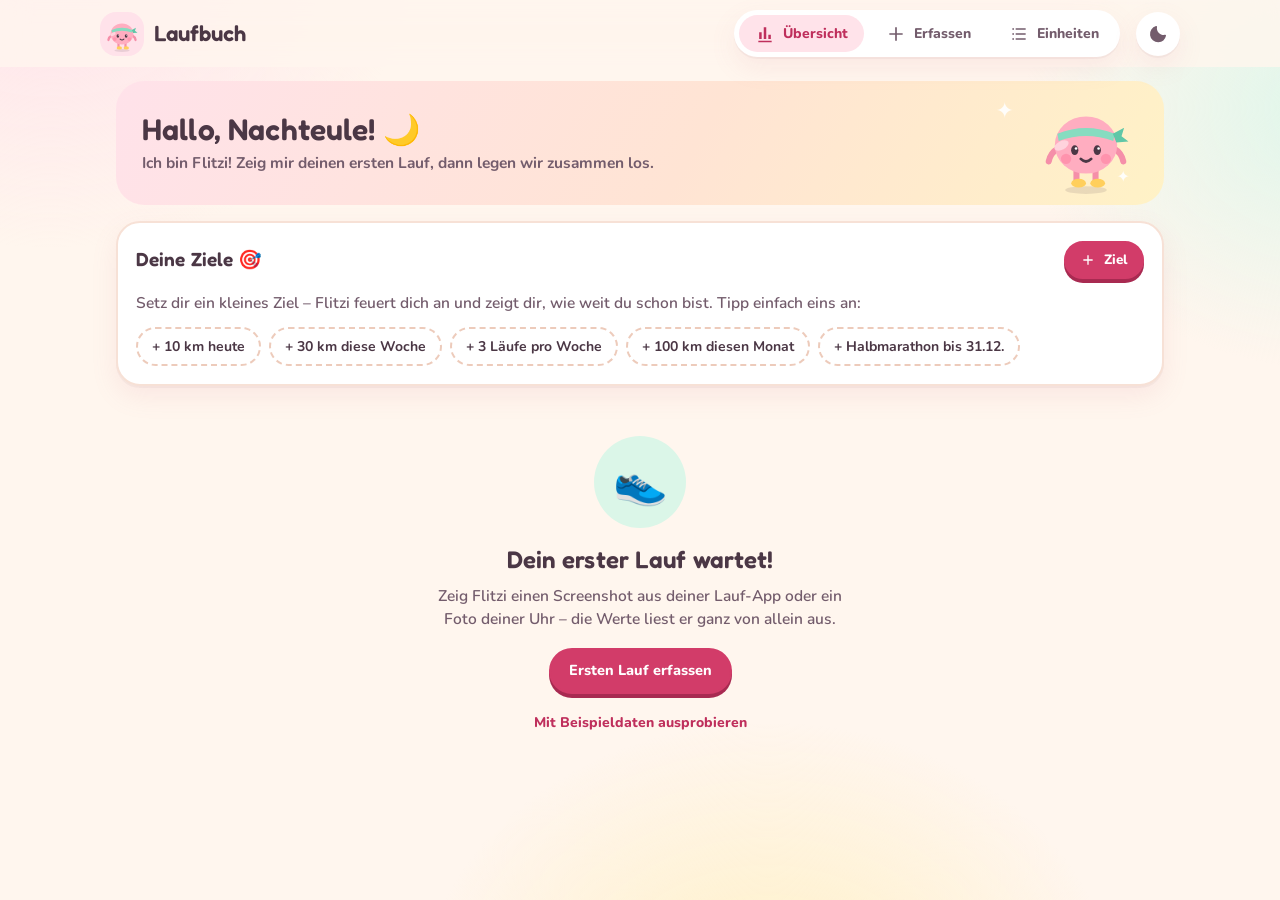
==== commit d8f291e8: "Laufbuch: several photos per run and much better reading of WHOOP activities Multi-photo units - Eve" ====
--- a/lauf/index.html
+++ b/lauf/index.html
@@ -9,7 +9,14 @@
   <link rel="preconnect" href="https://fonts.googleapis.com" />
   <link rel="preconnect" href="https://fonts.gstatic.com" crossorigin />
   <link href="https://fonts.googleapis.com/css2?family=Fredoka:wght@500;600;700&family=Nunito:wght@500;600;700;800&display=swap" rel="stylesheet" />
-  <link rel="icon" href="data:image/svg+xml,%3Csvg xmlns='http://www.w3.org/2000/svg' viewBox='0 0 100 100'%3E%3Ctext y='.9em' font-size='90'%3E%F0%9F%8F%83%3C/text%3E%3C/svg%3E" />
+  <link rel="manifest" href="manifest.webmanifest" />
+  <link rel="icon" href="icons/icon.svg" type="image/svg+xml" />
+  <link rel="apple-touch-icon" href="icons/apple-touch-icon.png" />
+  <meta name="apple-mobile-web-app-capable" content="yes" />
+  <meta name="mobile-web-app-capable" content="yes" />
+  <meta name="apple-mobile-web-app-title" content="Laufbuch" />
+  <meta name="apple-mobile-web-app-status-bar-style" content="default" />
+  <meta name="format-detection" content="telephone=no" />
   <link rel="stylesheet" href="styles.css" />
 </head>
 <body>
@@ -24,8 +31,8 @@
         <svg viewBox="0 0 24 24" width="20" height="20" aria-hidden="true"><path fill="currentColor" d="M4 20h16v2H4zM5 10h3v8H5zm5.5-6h3v14h-3zM16 13h3v5h-3z"/></svg>
         <span>Übersicht</span>
       </button>
-      <button class="tab-btn tab-btn--add" data-tab="add">
-        <svg viewBox="0 0 24 24" width="20" height="20" aria-hidden="true"><path fill="currentColor" d="M9 3 7.2 5H4a2 2 0 0 0-2 2v12a2 2 0 0 0 2 2h16a2 2 0 0 0 2-2V7a2 2 0 0 0-2-2h-3.2L15 3H9Zm3 15a5 5 0 1 1 0-10 5 5 0 0 1 0 10Zm0-2a3 3 0 1 0 0-6 3 3 0 0 0 0 6Z"/></svg>
+      <button class="tab-btn tab-btn--add" data-tab="add" aria-label="Neue Einheit erfassen">
+        <svg viewBox="0 0 24 24" width="20" height="20" aria-hidden="true"><path fill="currentColor" d="M11 4h2v7h7v2h-7v7h-2v-7H4v-2h7z"/></svg>
         <span>Erfassen</span>
       </button>
       <button class="tab-btn" data-tab="runs">
@@ -51,6 +58,18 @@
         <div class="hero-mascot" data-mascot="run" data-size="104" aria-hidden="true"></div>
       </div>
 
+      <div class="install-card" id="installCard" hidden>
+        <span class="install-ico emo" aria-hidden="true">📲</span>
+        <div class="install-text">
+          <strong>Hol dir Laufbuch auf deinen Home-Bildschirm</strong>
+          <span>Mit eigenem Symbol, im Vollbild und auch ohne Internet.</span>
+        </div>
+        <button class="btn btn-primary btn-sm" id="installBtn">So geht's</button>
+        <button class="install-close" id="installDismiss" aria-label="Hinweis ausblenden">
+          <svg viewBox="0 0 24 24" width="18" height="18" aria-hidden="true"><path fill="currentColor" d="m12 10.6 5-5 1.4 1.4-5 5 5 5-1.4 1.4-5-5-5 5L5.6 17l5-5-5-5L7 5.6z"/></svg>
+        </button>
+      </div>
+
       <div class="notice warn demo-bar" id="demoBar" hidden>
         <span><i class="emo">🧸</i> Das sind nur Beispieldaten zum Ausprobieren.</span> <button class="link-btn" id="demoRemove">Beispieldaten entfernen</button>
       </div>
@@ -131,27 +150,29 @@
       <label class="dropzone" id="dropzone" for="fileInput">
         <input type="file" id="fileInput" accept="image/*" multiple hidden />
         <span class="dz-mascot" data-mascot="idle" data-size="96" aria-hidden="true"></span>
-        <span class="dz-title">Zeig mir deinen Lauf!</span>
-        <span class="dz-sub">Screenshot oder Foto hierher ziehen, mit <kbd>Strg</kbd>+<kbd>V</kbd> einfügen oder einfach antippen</span>
+        <span class="dz-title">Neue Einheit</span>
+        <span class="dz-sub">Wähl einen oder mehrere Screenshots <strong>desselben Laufs</strong> – Flitzi fasst sie zu einer Einheit zusammen. Ziehen, mit <kbd>Strg</kbd>+<kbd>V</kbd> einfügen oder antippen.</span>
       </label>
 
       <div class="add-actions">
         <label class="btn btn-primary" for="cameraInput">
           <input type="file" id="cameraInput" accept="image/*" capture="environment" hidden />
           <svg viewBox="0 0 24 24" width="18" height="18" aria-hidden="true"><path fill="currentColor" d="M9 3 7.2 5H4a2 2 0 0 0-2 2v12a2 2 0 0 0 2 2h16a2 2 0 0 0 2-2V7a2 2 0 0 0-2-2h-3.2L15 3H9Zm3 15a5 5 0 1 1 0-10 5 5 0 0 1 0 10Z"/></svg>
-          Uhr fotografieren
+          Foto aufnehmen
         </label>
         <button class="btn" id="manualBtn">Ohne Foto eintragen</button>
       </div>
 
       <p class="hint">
-        <i class="emo">🔒</i> Klappt mit Screenshots aus Strava, Garmin Connect, Apple Fitness, Nike Run Club,
-        Polar, Coros, Samsung Health u.&nbsp;a. und mit Fotos vom Uhren-Display. Flitzi liest alles direkt
-        auf deinem Gerät – deine Bilder bleiben bei dir.
+        <i class="emo">💡</i> Tipp für WHOOP: Mach von einem Lauf ruhig mehrere Screenshots – Übersicht (Strain,
+        Dauer, Herzfrequenz, Kalorien), Herzfrequenzzonen und die Karte mit Distanz &amp; Pace. Mit „+ Foto“ kannst du
+        jederzeit weitere hinzufügen, auch später beim Bearbeiten. Klappt genauso mit Strava, Garmin, Apple Fitness,
+        Nike Run Club, Polar, Coros und Fotos vom Uhren-Display.<br />
+        <i class="emo">🔒</i> Flitzi liest alles direkt auf deinem Gerät – deine Bilder bleiben bei dir.
       </p>
 
       <div class="queue-head" id="queueHead" hidden>
-        <h2>Kurz drüberschauen <i class="emo">👀</i> <span class="count" id="queueCount"></span></h2>
+        <h2>Neue Einheiten <i class="emo">👀</i> <span class="count" id="queueCount"></span></h2>
         <button class="btn btn-primary btn-sm" id="saveAllBtn">Alle speichern</button>
       </div>
       <div class="queue" id="queue"></div>
@@ -212,8 +233,10 @@
         <label class="field"><span class="field-label">Kalorien <i class="src"></i></span><input name="calories" inputmode="numeric" placeholder="kcal" autocomplete="off" /></label>
         <label class="field"><span class="field-label">Höhenmeter <i class="src"></i></span><input name="elevationM" inputmode="numeric" placeholder="m" autocomplete="off" /></label>
         <label class="field"><span class="field-label">Schrittfrequenz <i class="src"></i></span><input name="cadence" inputmode="numeric" placeholder="spm" autocomplete="off" /></label>
+        <label class="field"><span class="field-label">Strain <i class="src"></i></span><input name="strain" inputmode="decimal" placeholder="0–21" autocomplete="off" /></label>
         <label class="field field-wide"><span class="field-label">Notiz</span><input name="note" placeholder="Wie lief's? 😊" autocomplete="off" /></label>
       </div>
+      <div class="zones-box" hidden></div>
       <div class="form-error" hidden></div>
       <div class="form-actions"></div>
     </form>
--- a/lauf/styles.css
+++ b/lauf/styles.css
@@ -167,6 +167,7 @@
   position: sticky; top: 0; z-index: 20;
   display: flex; align-items: center; gap: 16px;
   padding: 10px max(16px, calc((100vw - 1080px) / 2));
+  padding-top: calc(10px + env(safe-area-inset-top));
   background: color-mix(in srgb, var(--bg) 82%, transparent);
   backdrop-filter: saturate(1.4) blur(14px);
   -webkit-backdrop-filter: saturate(1.4) blur(14px);
@@ -244,6 +245,32 @@
 .hero::before { right: 150px; top: 14px; }
 .hero::after { right: 34px; bottom: 16px; font-size: 16px; animation-delay: 1.1s; }
 @keyframes twinkle { 0%, 100% { transform: scale(.6) rotate(0); opacity: .3; } 50% { transform: scale(1.2) rotate(40deg); opacity: 1; } }
+
+/* ---------- Install hint ---------- */
+.install-card {
+  display: flex; align-items: center; gap: 12px; padding: 12px 14px; margin-bottom: 16px;
+  border-radius: 22px; background: var(--p-sky); border: 2px dashed color-mix(in srgb, var(--text-mute) 40%, transparent);
+}
+.install-ico { flex: none; display: grid; place-items: center; width: 44px; height: 44px; border-radius: 50%; background: var(--surface); font-size: 22px; animation: floaty 2.4s ease-in-out infinite; }
+.install-text { flex: 1; min-width: 0; display: flex; flex-direction: column; line-height: 1.3; }
+.install-text strong { font-weight: 800; }
+.install-text span { color: var(--text-soft); font-size: 13.5px; font-weight: 600; }
+.install-close { flex: none; display: grid; place-items: center; width: 34px; height: 34px; border: 0; border-radius: 50%; background: none; color: var(--text-soft); }
+.install-close:hover { background: var(--surface); }
+.steps { list-style: none; counter-reset: step; margin: 6px 0 0; padding: 0; display: grid; gap: 10px; }
+.steps li {
+  counter-increment: step; display: grid; grid-template-columns: 38px 1fr; gap: 12px; align-items: center;
+  padding: 12px 14px; border-radius: 20px; background: var(--p-peach); font-weight: 700;
+}
+.steps li:nth-child(2) { background: var(--p-sky); }
+.steps li:nth-child(3) { background: var(--p-mint); }
+.steps li::before {
+  content: counter(step); display: grid; place-items: center; width: 38px; height: 38px; border-radius: 50%;
+  background: var(--surface); font-family: var(--font-num); font-weight: 600; font-size: 19px;
+}
+.steps .ios-share { display: inline-block; vertical-align: -5px; margin: 0 2px; color: var(--accent-text); }
+.steps small { display: block; color: var(--text-soft); font-weight: 600; font-size: 13px; }
+.install-note { color: var(--text-soft); font-size: 13.5px; font-weight: 600; margin: 14px 0 0; }
 
 /* ---------- Goals ---------- */
 .goals-card { margin-bottom: 16px; }
@@ -490,13 +517,73 @@
 .count { color: var(--text-mute); font-weight: 500; }
 .queue { display: grid; gap: 16px; }
 
-.q-item { display: grid; grid-template-columns: 180px 1fr; gap: 18px; animation: rise .5s var(--soft) backwards; }
-.q-photo img { width: 100%; max-height: 320px; object-fit: contain; border-radius: 18px; background: var(--surface-2); display: block; }
-.q-photo .no-photo {
-  display: grid; place-items: center; align-content: center; gap: 6px; aspect-ratio: 3 / 4; border-radius: 18px; background: var(--p-lilac);
-  color: var(--text-soft); font-size: 13.5px; font-weight: 700; text-align: center; padding: 12px;
-}
-.q-photo .no-photo .emo { font-size: 34px; }
+.q-item { animation: rise .5s var(--soft) backwards; }
+.unit-head { display: flex; align-items: center; gap: 10px; flex-wrap: wrap; margin-bottom: 12px; }
+.unit-badge { padding: 4px 12px; border-radius: 999px; background: var(--accent-soft); color: var(--accent-text); font-weight: 800; font-size: 13px; }
+.unit-hint { color: var(--text-mute); font-size: 13px; font-weight: 700; }
+.editor { border-radius: 18px; transition: background .2s, box-shadow .2s; }
+.editor.drag { background: var(--accent-soft); box-shadow: 0 0 0 3px var(--accent); }
+
+/* photo strip of one unit */
+.photo-strip { display: flex; gap: 10px; overflow-x: auto; padding: 4px 2px 10px; margin-bottom: 4px; scroll-snap-type: x proximity; }
+.ph {
+  position: relative; flex: none; width: 92px; height: 132px; border-radius: 16px; overflow: hidden;
+  background: var(--surface-2); scroll-snap-align: start; animation: pop .4s var(--bounce) backwards; cursor: zoom-in;
+}
+.ph img { width: 100%; height: 100%; object-fit: cover; object-position: top; display: block; }
+.ph.is-loading img { filter: saturate(.6) brightness(.9); }
+.ph-badge {
+  position: absolute; left: 6px; bottom: 6px; width: 26px; height: 26px; border-radius: 50%; display: grid; place-items: center;
+  background: var(--surface); box-shadow: var(--shadow); font-weight: 800; font-size: 13px;
+}
+.ph-badge.err { color: var(--danger); }
+.ph-spin { width: 14px; height: 14px; border-radius: 50%; border: 2.5px solid var(--accent-soft); border-top-color: var(--accent); animation: spin .8s linear infinite; }
+@keyframes spin { to { transform: rotate(360deg); } }
+.ph-x {
+  position: absolute; top: 5px; right: 5px; width: 26px; height: 26px; border-radius: 50%; border: 0;
+  background: rgba(40, 20, 30, .55); color: #fff; font-size: 17px; line-height: 1; display: grid; place-items: center;
+  transition: transform .25s var(--bounce), background .2s;
+}
+.ph-x:hover { background: var(--danger); transform: scale(1.1); }
+.ph-add {
+  display: flex; flex-direction: column; align-items: center; justify-content: center; gap: 2px; cursor: pointer;
+  border: 2.5px dashed var(--border-strong); background: var(--surface); color: var(--text-soft); font-weight: 800; font-size: 13px;
+  transition: border-color .2s, color .2s, transform .3s var(--bounce);
+}
+.ph-add:hover { border-color: var(--accent); color: var(--accent-text); transform: translateY(-2px) rotate(-1.5deg); }
+.ph-plus { font-family: var(--font-num); font-size: 34px; line-height: 1; font-weight: 600; }
+.photo-strip.is-empty .ph-add { width: 100%; max-width: 260px; height: 76px; flex-direction: row; gap: 10px; }
+.photo-strip.is-empty .ph-plus { font-size: 28px; }
+.photo-preview {
+  position: fixed; inset: 0; z-index: 90; display: grid; place-items: center; padding: 20px; border: 0;
+  background: rgba(30, 15, 25, .78); cursor: zoom-out; animation: fadein .2s ease;
+}
+.photo-preview img { max-width: 100%; max-height: 100%; border-radius: 18px; box-shadow: var(--shadow-lg); animation: dialog-in .35s var(--bounce); }
+
+/* heart-rate zones */
+.zones-box { margin-top: 14px; display: grid; gap: 8px; }
+.zone-bar { display: flex; height: 26px; border-radius: 999px; overflow: hidden; gap: 2px; background: var(--surface); }
+.zone-bar span {
+  display: grid; place-items: center; min-width: 3px; color: #4b3745; font-family: var(--font-num); font-weight: 600; font-size: 13px;
+  animation: grow-x .7s var(--soft) backwards; transform-origin: 0 50%;
+}
+.zone-bar span:nth-child(n+5) { color: #fff; }
+@keyframes grow-x { from { transform: scaleX(0); } }
+.zone-legend { list-style: none; margin: 0; padding: 0; display: grid; grid-template-columns: repeat(auto-fill, minmax(150px, 1fr)); gap: 4px 14px; font-size: 13.5px; }
+.zone-legend li { display: flex; align-items: center; gap: 8px; font-variant-numeric: tabular-nums; }
+.zone-legend i { flex: none; width: 12px; height: 12px; border-radius: 4px; }
+.zone-legend .zl { font-weight: 800; }
+.zone-legend .zv { color: var(--text-soft); font-weight: 600; margin-left: auto; }
+.field.just-filled input { animation: glow 1.2s ease; }
+@keyframes glow { 0% { box-shadow: 0 0 0 0 rgba(26, 122, 87, .0); } 30% { box-shadow: 0 0 0 5px rgba(26, 122, 87, .25); } 100% { box-shadow: 0 0 0 0 rgba(26, 122, 87, 0); } }
+
+/* run list: several photos */
+.run-thumb-wrap { position: relative; display: block; }
+.run-thumb-count {
+  position: absolute; right: -5px; bottom: -5px; min-width: 22px; height: 22px; padding: 0 6px; border-radius: 999px;
+  display: grid; place-items: center; background: var(--accent); color: var(--on-accent); font-size: 12px; font-weight: 800;
+  border: 2px solid var(--surface);
+}
 .q-body { min-width: 0; }
 .q-status { display: flex; align-items: center; gap: 10px; color: var(--text-soft); font-weight: 700; margin-bottom: 10px; }
 .q-progress { height: 14px; border-radius: 999px; background: var(--surface-2); overflow: hidden; margin-bottom: 12px; }
@@ -514,10 +601,10 @@
 .raw pre { white-space: pre-wrap; background: var(--surface-2); border-radius: 14px; padding: 10px; font-size: 12px; max-height: 220px; overflow: auto; margin: 8px 0 0; }
 
 /* ---------- Form ---------- */
-.fields { display: grid; grid-template-columns: repeat(auto-fill, minmax(150px, 1fr)); gap: 10px 12px; }
+.fields { display: grid; grid-template-columns: repeat(auto-fill, minmax(160px, 1fr)); gap: 10px 12px; }
 .field { display: flex; flex-direction: column; gap: 4px; min-width: 0; }
 .field-wide { grid-column: 1 / -1; }
-.field-label { display: flex; align-items: center; gap: 6px; font-size: 12.5px; font-weight: 800; color: var(--text-soft); }
+.field-label { display: flex; align-items: center; flex-wrap: wrap; gap: 2px 6px; font-size: 12.5px; font-weight: 800; color: var(--text-soft); }
 .field input, .field select, .field output {
   width: 100%; padding: 9px 13px; border: 2px solid var(--border-strong); border-radius: 14px;
   background: var(--surface); font-variant-numeric: tabular-nums; min-height: 42px; font-weight: 700;
@@ -529,7 +616,7 @@
 .field.is-ocr input { border-color: color-mix(in srgb, var(--good) 50%, var(--border-strong)); }
 .field.is-invalid input { border-color: var(--danger); animation: shake .35s ease; }
 @keyframes shake { 25% { transform: translateX(-5px); } 75% { transform: translateX(5px); } }
-.src { font-style: normal; font-size: 10.5px; font-weight: 800; padding: 1px 7px; border-radius: 999px; animation: pop .4s var(--bounce); }
+.src { white-space: nowrap; font-style: normal; font-size: 10.5px; font-weight: 800; padding: 1px 7px; border-radius: 999px; animation: pop .4s var(--bounce); }
 .src:empty { display: none; }
 .src.ocr { background: var(--good-soft); color: var(--good); }
 .src.calc { background: var(--warn-soft); color: var(--warn); }
@@ -623,7 +710,7 @@
 @media (max-width: 640px) {
   :root { --tabbar-h: 84px; }
   /* backdrop-filter would make the fixed tab bar position relative to the header */
-  .topbar { padding: 10px 16px; backdrop-filter: none; -webkit-backdrop-filter: none; background: var(--bg); }
+  .topbar { padding: calc(10px + env(safe-area-inset-top)) max(16px, env(safe-area-inset-right)) 10px max(16px, env(safe-area-inset-left)); backdrop-filter: none; -webkit-backdrop-filter: none; background: var(--bg); }
   .topbar .icon-btn { margin-left: auto; }
   .tabs {
     position: fixed; left: 12px; right: 12px; bottom: calc(10px + env(safe-area-inset-bottom)); z-index: 30; margin: 0;
@@ -650,12 +737,20 @@
   .kpi-value { font-size: 24px; }
   .card { padding: 14px; }
   .chart { height: 190px; }
-  .q-item { grid-template-columns: 1fr; gap: 12px; }
-  .q-photo img { max-height: 200px; }
-  .q-photo .no-photo { display: none; }
+  .ph { width: 80px; height: 116px; }
   .run-list.compact .run-meta span:nth-child(n+4) { display: none; }
   .dialog { max-height: calc(100vh - 16px); }
   .view-title { font-size: 26px; }
+  /* iOS zooms the page when a focused field is smaller than 16px */
+  .field input, .field select { font-size: 16px; }
+  .install-card { flex-wrap: wrap; }
+  .install-text { flex-basis: calc(100% - 110px); }
+  .install-card .btn { margin-left: 56px; }
+}
+/* installed app: no text selection flicker on taps, no rubber-band pull on the bar */
+@media (display-mode: standalone) {
+  body { -webkit-tap-highlight-color: transparent; overscroll-behavior-y: none; }
+  .tab-btn, .btn, .chip, .goal { -webkit-user-select: none; user-select: none; -webkit-touch-callout: none; }
 }
 
 @media (prefers-reduced-motion: reduce) {
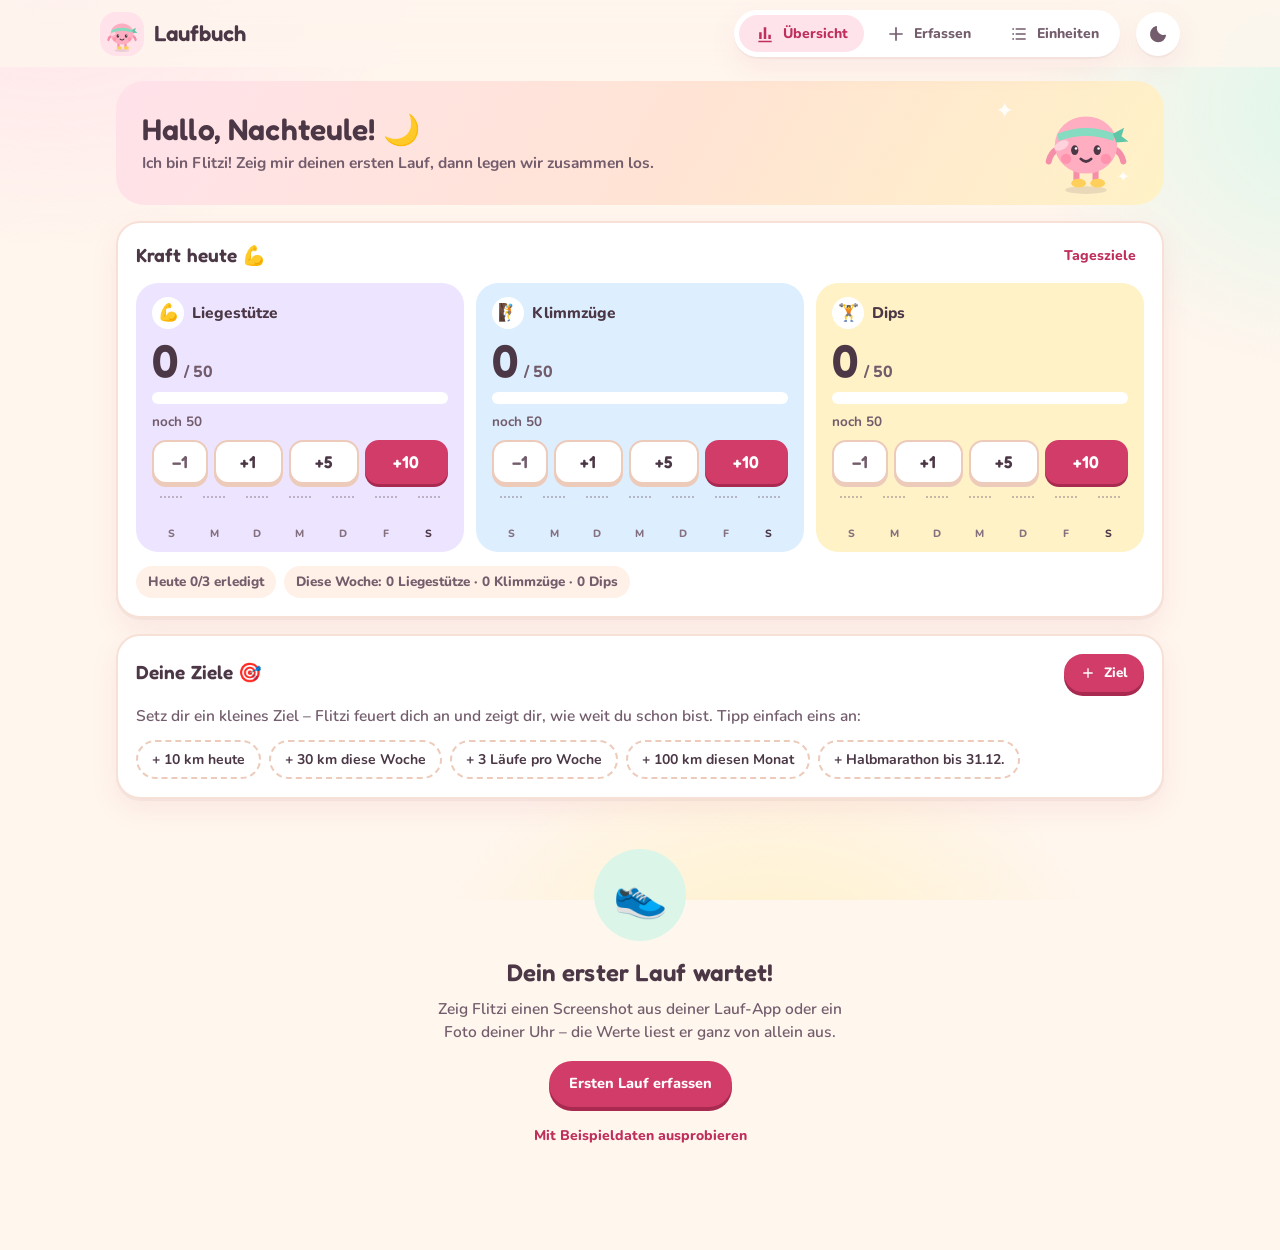
==== commit e09cce09: "Laufbuch: daily push-up, pull-up and dip counter (50 each) - "Kraft heute" card at the top of the ov" ====
--- a/lauf/index.html
+++ b/lauf/index.html
@@ -74,6 +74,15 @@
         <span><i class="emo">🧸</i> Das sind nur Beispieldaten zum Ausprobieren.</span> <button class="link-btn" id="demoRemove">Beispieldaten entfernen</button>
       </div>
 
+      <div class="card strength-card" id="strengthCard">
+        <div class="card-head">
+          <h2>Kraft heute <i class="emo">💪</i></h2>
+          <button class="link-btn" id="strengthSettings">Tagesziele</button>
+        </div>
+        <div class="strength-grid" id="strengthGrid"></div>
+        <div class="strength-foot" id="strengthFoot"></div>
+      </div>
+
       <div class="card goals-card" id="goalsCard">
         <div class="card-head">
           <h2>Deine Ziele <i class="emo">🎯</i></h2>
--- a/lauf/styles.css
+++ b/lauf/styles.css
@@ -272,6 +272,68 @@
 .steps small { display: block; color: var(--text-soft); font-weight: 600; font-size: 13px; }
 .install-note { color: var(--text-soft); font-size: 13.5px; font-weight: 600; margin: 14px 0 0; }
 
+/* ---------- Kraft-Challenge ---------- */
+.strength-card { margin-bottom: 16px; }
+.strength-grid { display: grid; grid-template-columns: repeat(3, 1fr); gap: 12px; }
+.ex {
+  display: flex; flex-direction: column; gap: 8px; min-width: 0; padding: 14px 16px 12px; border-radius: 22px;
+  background: var(--p-lilac); transition: background .35s, transform .35s var(--bounce);
+}
+.ex[data-ex="pullups"] { background: var(--p-sky); }
+.ex[data-ex="dips"] { background: var(--p-butter); }
+.ex.is-done { background: var(--good-soft); }
+.ex-head { display: flex; align-items: center; gap: 8px; }
+.ex-ico { display: grid; place-items: center; width: 32px; height: 32px; border-radius: 50%; background: var(--surface); font-size: 17px; }
+.ex-name { font-weight: 800; flex: 1; }
+.ex-check {
+  display: grid; place-items: center; width: 26px; height: 26px; border-radius: 50%; background: var(--good); color: var(--surface);
+  font-weight: 800; font-size: 14px; transform: scale(0); transition: transform .45s var(--bounce);
+}
+.ex.is-done .ex-check { transform: scale(1); }
+.ex-count {
+  display: flex; align-items: baseline; gap: 6px; border: 0; background: none; padding: 0; text-align: left; width: fit-content;
+  border-radius: 10px; font-variant-numeric: tabular-nums;
+}
+.ex-count strong { font-family: var(--font-num); font-weight: 600; font-size: 46px; line-height: 1; display: inline-block; }
+.ex-count strong.bump { animation: pop .4s var(--bounce); }
+.ex-of { color: var(--text-soft); font-weight: 800; font-size: 16px; }
+.ex-count:hover .ex-of { text-decoration: underline dotted; }
+.ex-bar { height: 12px; border-radius: 999px; background: var(--surface); overflow: hidden; }
+.ex-bar span {
+  display: block; height: 100%; width: 0; border-radius: 999px; transition: width .5s var(--bounce);
+  background: linear-gradient(90deg, color-mix(in srgb, var(--accent) 70%, #ffb199), var(--accent));
+}
+.ex.is-done .ex-bar span { background: linear-gradient(90deg, #8be0bd, #3fb98a); }
+.ex-left { color: var(--text-soft); font-size: 13.5px; font-weight: 700; min-height: 20px; }
+.ex.is-done .ex-left { color: var(--good); }
+.ex-btns { display: grid; grid-template-columns: .8fr 1fr 1fr 1.2fr; gap: 6px; }
+.ex-btn {
+  min-height: 44px; border-radius: 14px; border: 2px solid var(--border-strong); background: var(--surface); color: var(--text);
+  font-family: var(--font-num); font-weight: 600; font-size: 17px; box-shadow: 0 3px 0 var(--border-strong);
+  transition: transform .15s var(--bounce), box-shadow .15s; touch-action: manipulation;
+}
+.ex-btn:hover { transform: translateY(-1px); }
+.ex-btn:active { transform: translateY(3px); box-shadow: 0 0 0 var(--border-strong); }
+.ex-btn.big { background: var(--accent); border-color: var(--accent); color: var(--on-accent); box-shadow: 0 3px 0 var(--accent-deep); }
+.ex-btn.big:active { box-shadow: 0 0 0 var(--accent-deep); }
+.ex-btn.minus { color: var(--text-soft); }
+.ex-week { display: grid; grid-template-columns: repeat(7, 1fr); gap: 4px; margin-top: 2px; }
+.wk { position: relative; height: 46px; display: flex; flex-direction: column; align-items: center; justify-content: flex-end; gap: 3px; }
+.wk i { display: block; width: 72%; max-width: 22px; border-radius: 6px 6px 3px 3px; background: var(--bar-muted); }
+.wk.full i { background: var(--accent); }
+.ex.is-done .wk.today i, .wk.full.today i { background: var(--good); }
+.wk b { font-size: 10.5px; font-weight: 800; color: var(--text-mute); line-height: 1; }
+.wk.today b { color: var(--text); }
+/* dotted line = daily target */
+.wk::after { content: ""; position: absolute; left: 50%; bottom: 14px; width: 72%; max-width: 22px; height: 30px; transform: translateX(-50%); border-top: 2px dotted color-mix(in srgb, var(--text-mute) 45%, transparent); pointer-events: none; box-sizing: border-box; }
+.strength-foot { display: flex; flex-wrap: wrap; gap: 8px; margin-top: 14px; }
+.float-plus {
+  position: fixed; z-index: 70; pointer-events: none; transform: translate(-50%, -100%);
+  font-family: var(--font-num); font-weight: 700; font-size: 20px; color: var(--accent-text);
+  animation: float-up .8s var(--soft) forwards;
+}
+@keyframes float-up { from { opacity: 1; transform: translate(-50%, -60%) scale(.8); } to { opacity: 0; transform: translate(-50%, -260%) scale(1.15); } }
+
 /* ---------- Goals ---------- */
 .goals-card { margin-bottom: 16px; }
 .goal-list { display: grid; grid-template-columns: repeat(auto-fill, minmax(250px, 1fr)); gap: 12px; }
@@ -493,7 +555,7 @@
 .btn-danger { color: var(--danger); }
 .btn-sm { padding: 7px 14px; font-size: 13.5px; }
 .btn[disabled] { opacity: .5; pointer-events: none; }
-.link-btn { border: 0; background: none; color: var(--accent-text); font-weight: 800; font-size: 14px; padding: 4px 8px; border-radius: 999px; transition: background .2s; }
+.link-btn { white-space: nowrap; border: 0; background: none; color: var(--accent-text); font-weight: 800; font-size: 14px; padding: 4px 8px; border-radius: 999px; transition: background .2s; }
 .link-btn:hover { background: var(--accent-soft); }
 
 /* ---------- Add view ---------- */
@@ -704,6 +766,7 @@
 
 /* ---------- Responsive ---------- */
 @media (max-width: 860px) {
+  .strength-grid { gap: 10px; }
   .kpis { grid-template-columns: repeat(2, 1fr); gap: 12px; }
   .grid-2 { grid-template-columns: 1fr; gap: 12px; margin-top: 12px; }
 }
@@ -738,6 +801,15 @@
   .card { padding: 14px; }
   .chart { height: 190px; }
   .ph { width: 80px; height: 116px; }
+  .strength-grid { grid-template-columns: 1fr; gap: 10px; }
+  .ex { display: grid; grid-template-columns: 1fr auto; grid-template-areas: "head count" "bar bar" "left left" "btns btns" "week week"; column-gap: 10px; }
+  .ex-head { grid-area: head; }
+  .ex-count { grid-area: count; justify-self: end; }
+  .ex-count strong { font-size: 38px; }
+  .ex-bar { grid-area: bar; }
+  .ex-left { grid-area: left; }
+  .ex-btns { grid-area: btns; }
+  .ex-week { grid-area: week; }
   .run-list.compact .run-meta span:nth-child(n+4) { display: none; }
   .dialog { max-height: calc(100vh - 16px); }
   .view-title { font-size: 26px; }
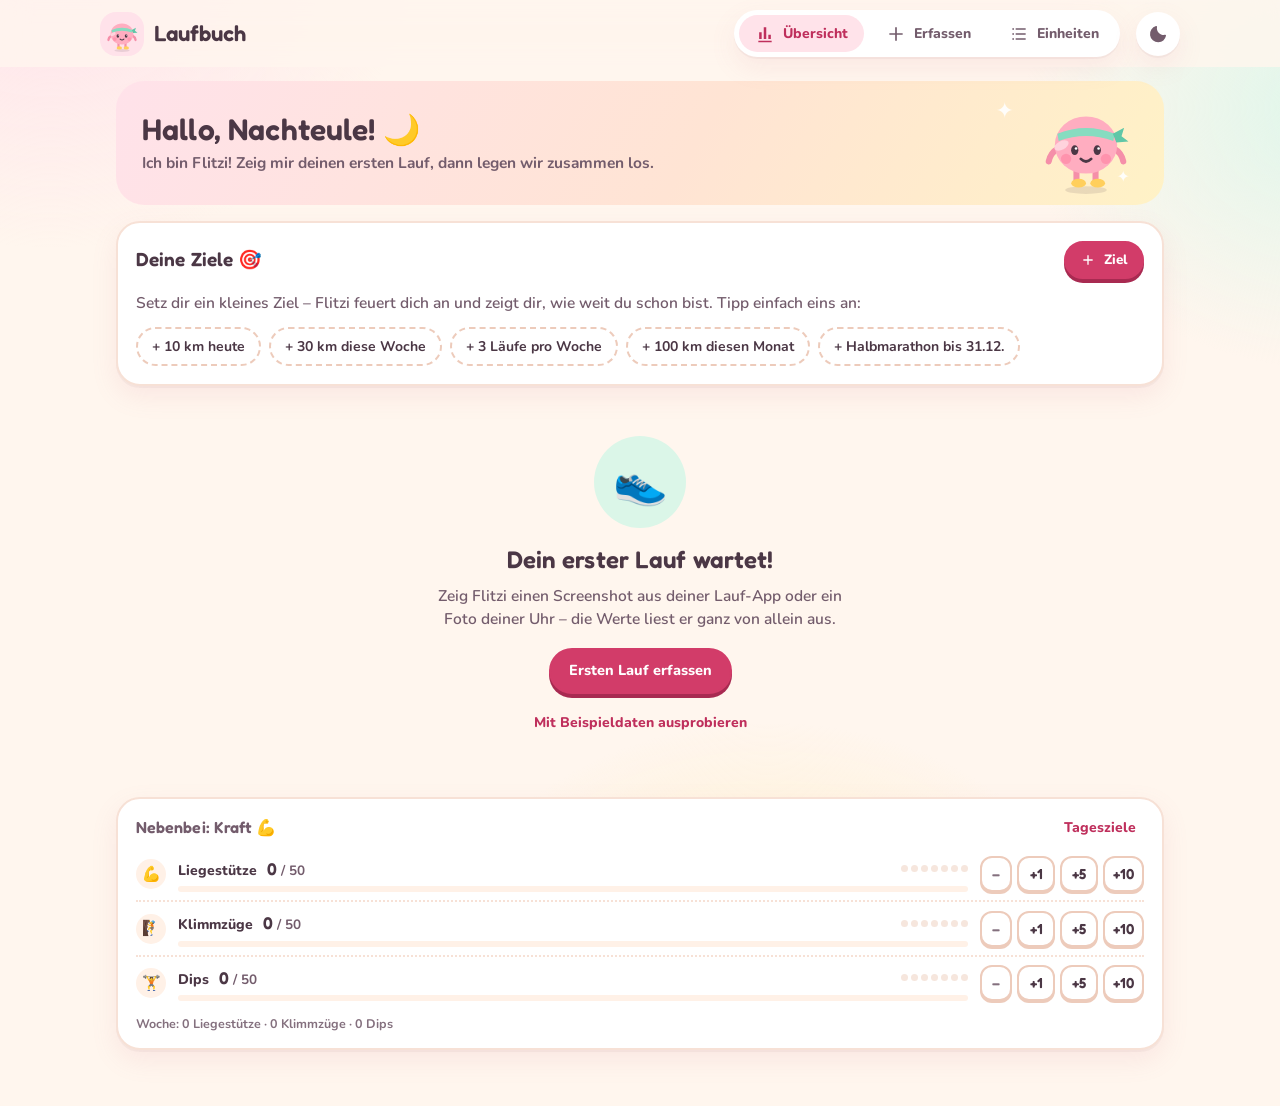
==== commit 53baa835: "Laufbuch: keep running in focus, strength counter small at the bottom - "Nebenbei: Kraft" moved to t" ====
--- a/lauf/index.html
+++ b/lauf/index.html
@@ -74,15 +74,6 @@
         <span><i class="emo">🧸</i> Das sind nur Beispieldaten zum Ausprobieren.</span> <button class="link-btn" id="demoRemove">Beispieldaten entfernen</button>
       </div>
 
-      <div class="card strength-card" id="strengthCard">
-        <div class="card-head">
-          <h2>Kraft heute <i class="emo">💪</i></h2>
-          <button class="link-btn" id="strengthSettings">Tagesziele</button>
-        </div>
-        <div class="strength-grid" id="strengthGrid"></div>
-        <div class="strength-foot" id="strengthFoot"></div>
-      </div>
-
       <div class="card goals-card" id="goalsCard">
         <div class="card-head">
           <h2>Deine Ziele <i class="emo">🎯</i></h2>
@@ -150,6 +141,14 @@
           </div>
         </div>
       </div>
+      <section class="card strength-card" id="strengthCard" aria-labelledby="h-strength">
+        <div class="card-head">
+          <h2 id="h-strength">Nebenbei: Kraft <i class="emo">💪</i></h2>
+          <button class="link-btn" id="strengthSettings">Tagesziele</button>
+        </div>
+        <div class="strength-list" id="strengthGrid"></div>
+        <div class="strength-foot" id="strengthFoot"></div>
+      </section>
     </section>
 
     <!-- ============ Erfassen ============ -->
--- a/lauf/styles.css
+++ b/lauf/styles.css
@@ -272,67 +272,48 @@
 .steps small { display: block; color: var(--text-soft); font-weight: 600; font-size: 13px; }
 .install-note { color: var(--text-soft); font-size: 13.5px; font-weight: 600; margin: 14px 0 0; }
 
-/* ---------- Kraft-Challenge ---------- */
-.strength-card { margin-bottom: 16px; }
-.strength-grid { display: grid; grid-template-columns: repeat(3, 1fr); gap: 12px; }
+/* ---------- Kraft (side feature, compact) ---------- */
+.strength-card { margin-top: 16px; padding: 14px 18px; }
+.strength-card .card-head { margin-bottom: 6px; }
+.strength-card .card-head h2 { font-size: 16px; color: var(--text-soft); }
+.strength-list { display: grid; }
 .ex {
-  display: flex; flex-direction: column; gap: 8px; min-width: 0; padding: 14px 16px 12px; border-radius: 22px;
-  background: var(--p-lilac); transition: background .35s, transform .35s var(--bounce);
-}
-.ex[data-ex="pullups"] { background: var(--p-sky); }
-.ex[data-ex="dips"] { background: var(--p-butter); }
-.ex.is-done { background: var(--good-soft); }
-.ex-head { display: flex; align-items: center; gap: 8px; }
-.ex-ico { display: grid; place-items: center; width: 32px; height: 32px; border-radius: 50%; background: var(--surface); font-size: 17px; }
-.ex-name { font-weight: 800; flex: 1; }
-.ex-check {
-  display: grid; place-items: center; width: 26px; height: 26px; border-radius: 50%; background: var(--good); color: var(--surface);
-  font-weight: 800; font-size: 14px; transform: scale(0); transition: transform .45s var(--bounce);
-}
-.ex.is-done .ex-check { transform: scale(1); }
-.ex-count {
-  display: flex; align-items: baseline; gap: 6px; border: 0; background: none; padding: 0; text-align: left; width: fit-content;
-  border-radius: 10px; font-variant-numeric: tabular-nums;
-}
-.ex-count strong { font-family: var(--font-num); font-weight: 600; font-size: 46px; line-height: 1; display: inline-block; }
+  display: grid; grid-template-columns: 30px minmax(0, 1fr) auto; align-items: center; gap: 4px 12px;
+  padding: 8px 0; border-bottom: 2px dotted var(--border);
+}
+.ex:last-child { border-bottom: 0; }
+.ex-ico { display: grid; place-items: center; width: 30px; height: 30px; border-radius: 50%; background: var(--surface-2); font-size: 15px; transition: background .3s; }
+.ex.is-done .ex-ico { background: var(--good-soft); }
+.ex-main { min-width: 0; }
+.ex-line { display: flex; align-items: baseline; gap: 8px; }
+.ex-name { font-weight: 800; font-size: 14px; }
+.ex-count { border: 0; background: none; padding: 0 2px; border-radius: 8px; font-variant-numeric: tabular-nums; color: var(--text-soft); font-weight: 700; font-size: 13.5px; }
+.ex-count strong { font-family: var(--font-num); font-weight: 600; font-size: 17px; color: var(--text); display: inline-block; }
 .ex-count strong.bump { animation: pop .4s var(--bounce); }
-.ex-of { color: var(--text-soft); font-weight: 800; font-size: 16px; }
-.ex-count:hover .ex-of { text-decoration: underline dotted; }
-.ex-bar { height: 12px; border-radius: 999px; background: var(--surface); overflow: hidden; }
-.ex-bar span {
-  display: block; height: 100%; width: 0; border-radius: 999px; transition: width .5s var(--bounce);
-  background: linear-gradient(90deg, color-mix(in srgb, var(--accent) 70%, #ffb199), var(--accent));
-}
-.ex.is-done .ex-bar span { background: linear-gradient(90deg, #8be0bd, #3fb98a); }
-.ex-left { color: var(--text-soft); font-size: 13.5px; font-weight: 700; min-height: 20px; }
-.ex.is-done .ex-left { color: var(--good); }
-.ex-btns { display: grid; grid-template-columns: .8fr 1fr 1fr 1.2fr; gap: 6px; }
+.ex-count:hover { text-decoration: underline dotted; }
+.ex.is-done .ex-count, .ex.is-done .ex-count strong { color: var(--good); }
+.ex-dots { display: inline-flex; gap: 3px; margin-left: auto; align-self: center; }
+.ex-dots i { width: 7px; height: 7px; border-radius: 50%; background: var(--grid); }
+.ex-dots i.some { background: var(--bar-muted); }
+.ex-dots i.full { background: var(--accent); }
+.ex-bar { height: 6px; border-radius: 999px; background: var(--surface-2); overflow: hidden; margin-top: 5px; }
+.ex-bar span { display: block; height: 100%; width: 0; border-radius: 999px; background: var(--accent); transition: width .5s var(--bounce); }
+.ex.is-done .ex-bar span { background: var(--good); }
+.ex-btns { display: flex; gap: 5px; }
 .ex-btn {
-  min-height: 44px; border-radius: 14px; border: 2px solid var(--border-strong); background: var(--surface); color: var(--text);
-  font-family: var(--font-num); font-weight: 600; font-size: 17px; box-shadow: 0 3px 0 var(--border-strong);
+  min-width: 38px; height: 36px; padding: 0 8px; border-radius: 12px; border: 2px solid var(--border-strong); background: var(--surface);
+  color: var(--text); font-family: var(--font-num); font-weight: 600; font-size: 14.5px; box-shadow: 0 2px 0 var(--border-strong);
   transition: transform .15s var(--bounce), box-shadow .15s; touch-action: manipulation;
 }
-.ex-btn:hover { transform: translateY(-1px); }
-.ex-btn:active { transform: translateY(3px); box-shadow: 0 0 0 var(--border-strong); }
-.ex-btn.big { background: var(--accent); border-color: var(--accent); color: var(--on-accent); box-shadow: 0 3px 0 var(--accent-deep); }
-.ex-btn.big:active { box-shadow: 0 0 0 var(--accent-deep); }
-.ex-btn.minus { color: var(--text-soft); }
-.ex-week { display: grid; grid-template-columns: repeat(7, 1fr); gap: 4px; margin-top: 2px; }
-.wk { position: relative; height: 46px; display: flex; flex-direction: column; align-items: center; justify-content: flex-end; gap: 3px; }
-.wk i { display: block; width: 72%; max-width: 22px; border-radius: 6px 6px 3px 3px; background: var(--bar-muted); }
-.wk.full i { background: var(--accent); }
-.ex.is-done .wk.today i, .wk.full.today i { background: var(--good); }
-.wk b { font-size: 10.5px; font-weight: 800; color: var(--text-mute); line-height: 1; }
-.wk.today b { color: var(--text); }
-/* dotted line = daily target */
-.wk::after { content: ""; position: absolute; left: 50%; bottom: 14px; width: 72%; max-width: 22px; height: 30px; transform: translateX(-50%); border-top: 2px dotted color-mix(in srgb, var(--text-mute) 45%, transparent); pointer-events: none; box-sizing: border-box; }
-.strength-foot { display: flex; flex-wrap: wrap; gap: 8px; margin-top: 14px; }
+.ex-btn:active { transform: translateY(2px); box-shadow: 0 0 0 var(--border-strong); }
+.ex-btn.minus { color: var(--text-mute); min-width: 32px; }
+.strength-foot { color: var(--text-mute); font-size: 12.5px; font-weight: 700; margin-top: 6px; }
 .float-plus {
   position: fixed; z-index: 70; pointer-events: none; transform: translate(-50%, -100%);
-  font-family: var(--font-num); font-weight: 700; font-size: 20px; color: var(--accent-text);
+  font-family: var(--font-num); font-weight: 700; font-size: 17px; color: var(--accent-text);
   animation: float-up .8s var(--soft) forwards;
 }
-@keyframes float-up { from { opacity: 1; transform: translate(-50%, -60%) scale(.8); } to { opacity: 0; transform: translate(-50%, -260%) scale(1.15); } }
+@keyframes float-up { from { opacity: 1; transform: translate(-50%, -60%) scale(.8); } to { opacity: 0; transform: translate(-50%, -240%) scale(1.1); } }
 
 /* ---------- Goals ---------- */
 .goals-card { margin-bottom: 16px; }
@@ -766,7 +747,6 @@
 
 /* ---------- Responsive ---------- */
 @media (max-width: 860px) {
-  .strength-grid { gap: 10px; }
   .kpis { grid-template-columns: repeat(2, 1fr); gap: 12px; }
   .grid-2 { grid-template-columns: 1fr; gap: 12px; margin-top: 12px; }
 }
@@ -801,15 +781,9 @@
   .card { padding: 14px; }
   .chart { height: 190px; }
   .ph { width: 80px; height: 116px; }
-  .strength-grid { grid-template-columns: 1fr; gap: 10px; }
-  .ex { display: grid; grid-template-columns: 1fr auto; grid-template-areas: "head count" "bar bar" "left left" "btns btns" "week week"; column-gap: 10px; }
-  .ex-head { grid-area: head; }
-  .ex-count { grid-area: count; justify-self: end; }
-  .ex-count strong { font-size: 38px; }
-  .ex-bar { grid-area: bar; }
-  .ex-left { grid-area: left; }
-  .ex-btns { grid-area: btns; }
-  .ex-week { grid-area: week; }
+  .ex { grid-template-columns: 30px minmax(0, 1fr); }
+  .ex-btns { grid-column: 2; }
+  .ex-btn { flex: 1; }
   .run-list.compact .run-meta span:nth-child(n+4) { display: none; }
   .dialog { max-height: calc(100vh - 16px); }
   .view-title { font-size: 26px; }
